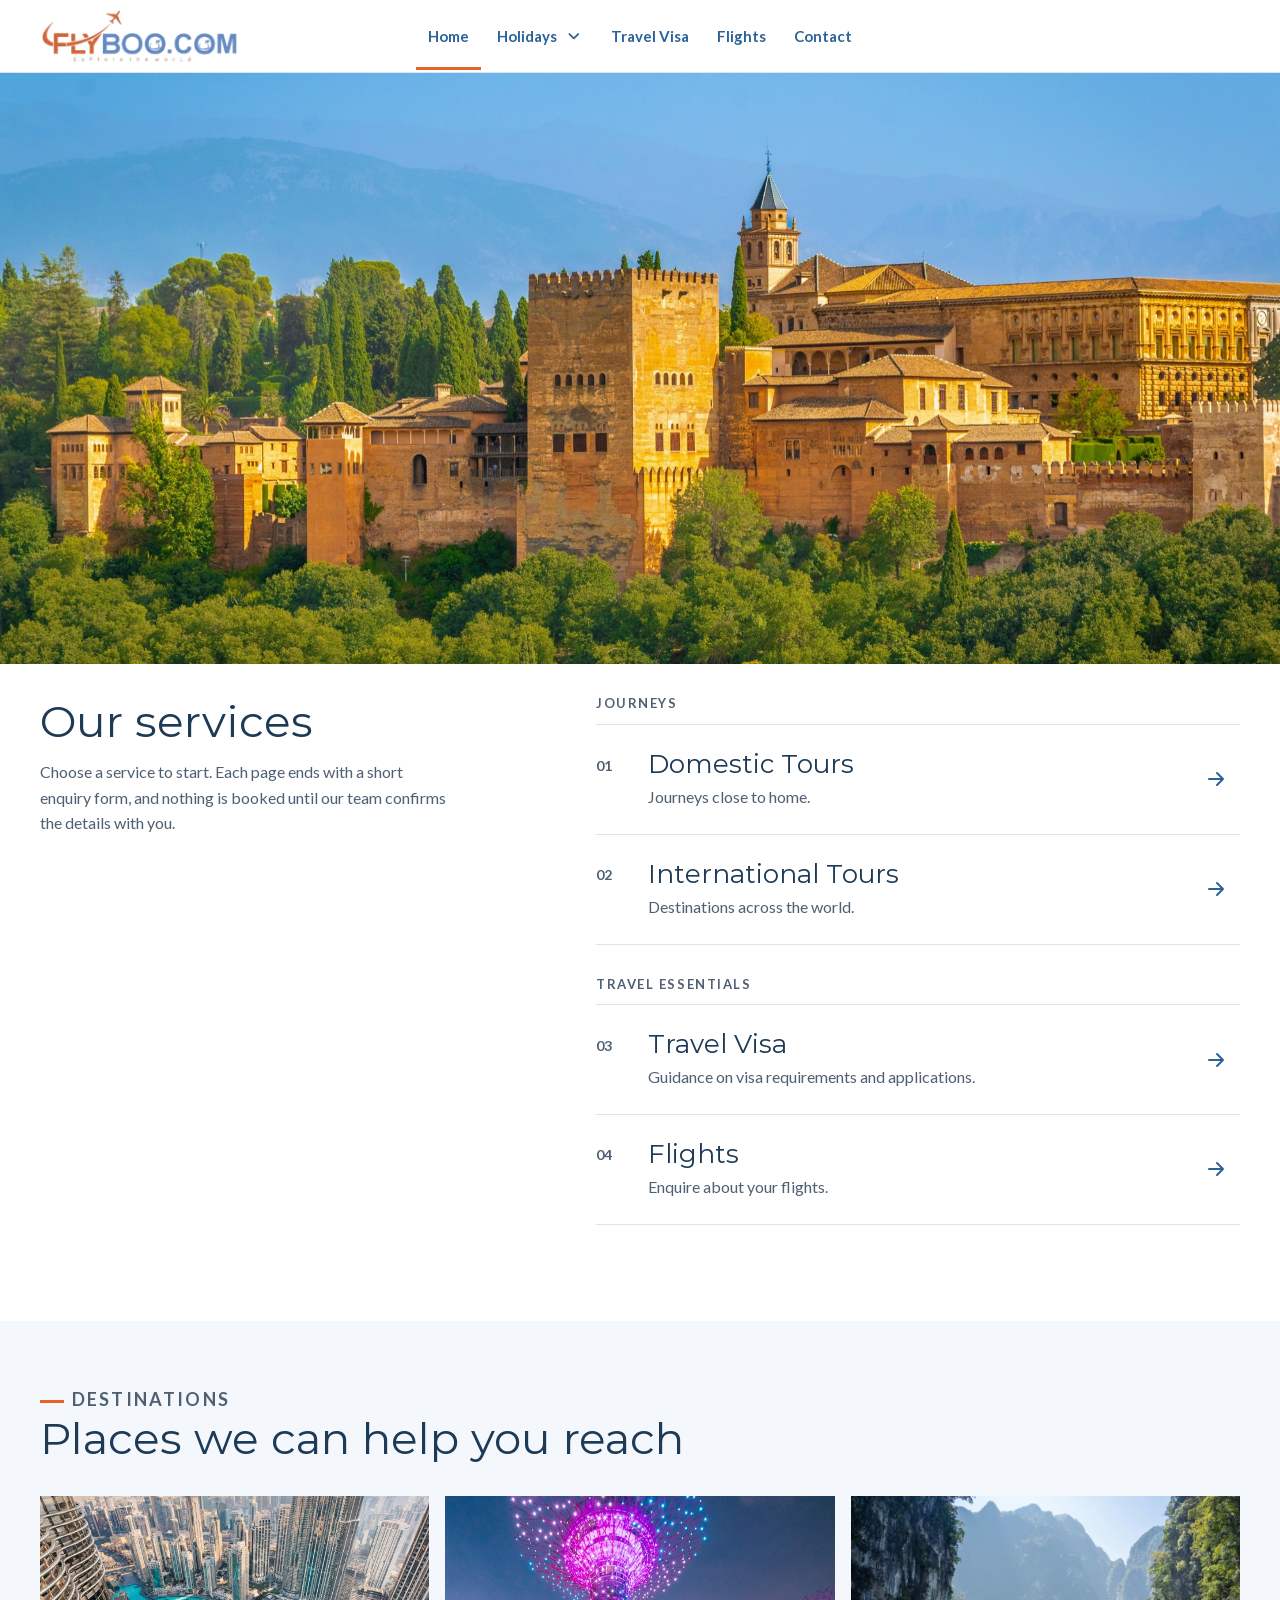
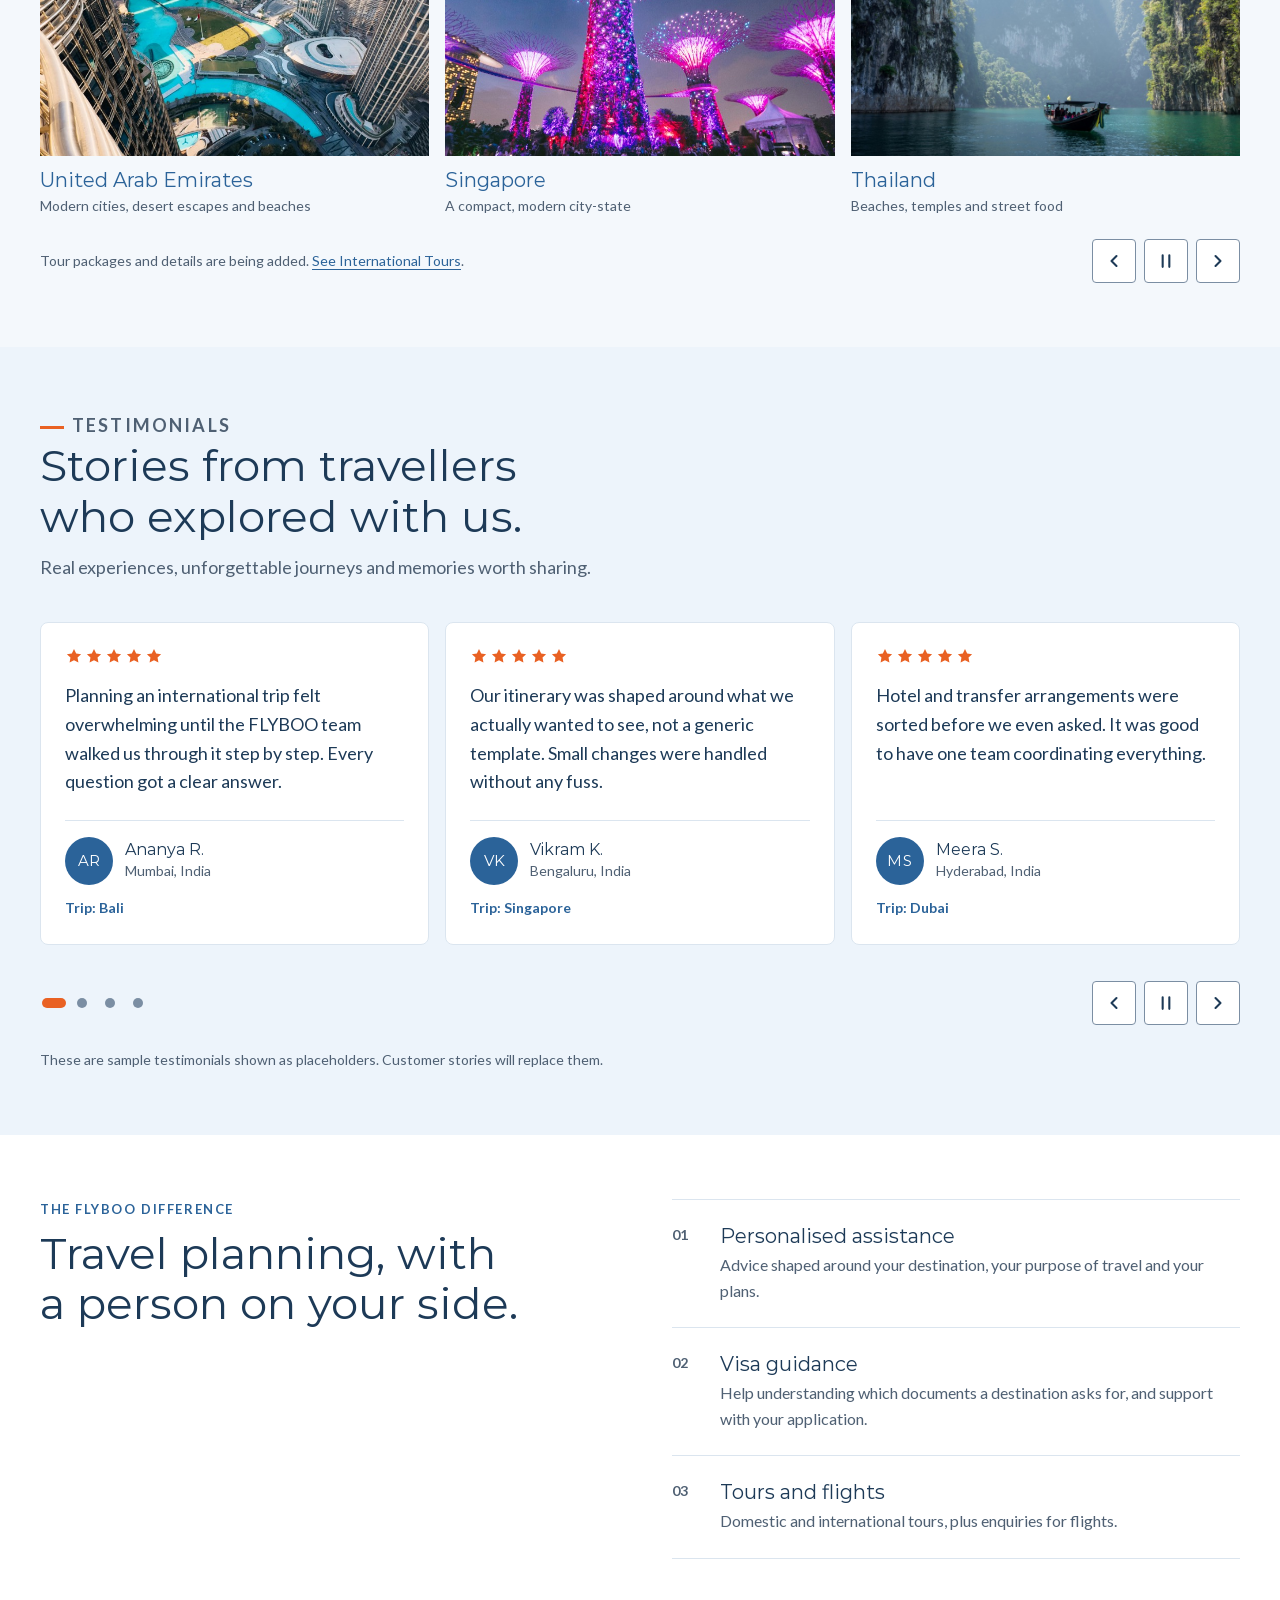
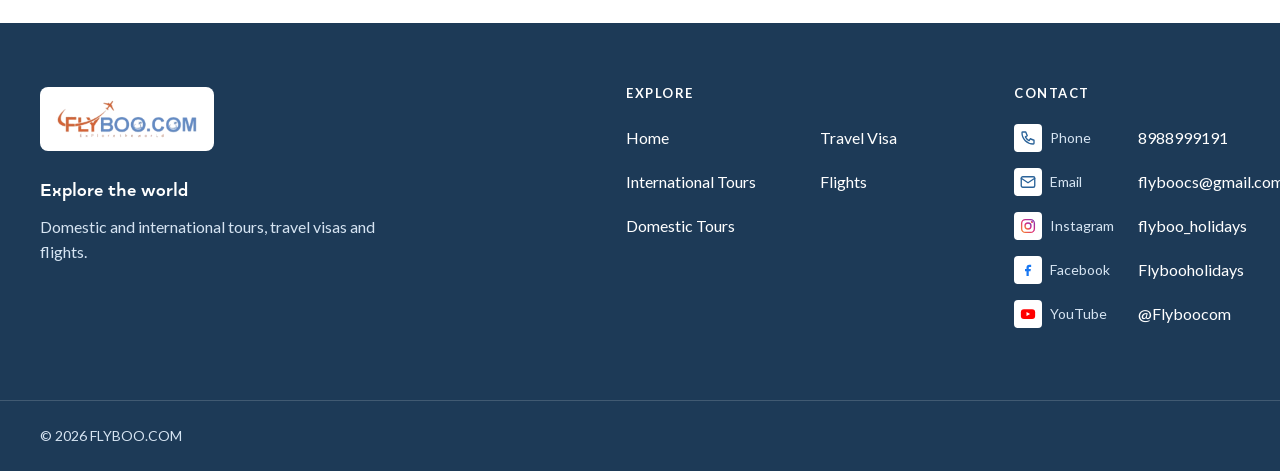
==== index.html @ 17749cdc "Flights page: remove How it works and the enquiry form Co-Authored-By: Claude Sonnet 5.5 <noreply@an" ====
<!doctype html>
<html lang="en">
<head>
  <meta charset="utf-8">
  <meta name="viewport" content="width=device-width, initial-scale=1">
  <title>FLYBOO.COM — Explore the world</title>
  <meta name="description" content="FLYBOO.COM — domestic and international tours, travel visas and flights.">
  <meta name="theme-color" content="#ffffff">
  <script>document.documentElement.classList.add('js');</script>
  <link rel="stylesheet" href="assets/css/tokens.css?v=20261107a">
  <link rel="stylesheet" href="assets/css/main.css?v=20261115a">
  <link rel="stylesheet" href="assets/css/home.css?v=20261114b">
  <link rel="preload" href="assets/fonts/montserrat-var.woff2" as="font" type="font/woff2" crossorigin>
  <script src="assets/js/nav.js" defer></script>
  <script src="assets/js/gallery.js" defer></script>
  <script src="assets/js/dest-carousel.js" defer></script>
  <script src="assets/js/testimonials.js" defer></script>
</head>
<body>
<div class="page-shell">
  <a class="skip-link" href="#main">Skip to main content</a>
  <header class="site-header">
    <div class="container site-header__inner">
      <a class="brand" href="index.html">
        <img src="assets/img/flyboo-logo.png" width="423" height="119" alt="FLYBOO.COM — Explore the world">
      </a>
      <button class="nav-toggle" type="button" aria-expanded="false" aria-controls="primary-nav">
        <svg class="icon-open" xmlns="http://www.w3.org/2000/svg" viewBox="0 0 24 24" fill="none" stroke="currentColor" stroke-width="2.5" stroke-linecap="round" aria-hidden="true" focusable="false"><path d="M4 7h16M4 12h16M4 17h16"/></svg>
        <svg class="icon-close" xmlns="http://www.w3.org/2000/svg" viewBox="0 0 24 24" fill="none" stroke="currentColor" stroke-width="2.5" stroke-linecap="round" aria-hidden="true" focusable="false"><path d="M6 6l12 12M18 6 6 18"/></svg>
        <span class="nav-toggle__label">Menu</span>
      </button>
      <nav class="primary-nav" id="primary-nav" aria-label="Primary">
        <ul>
          <li><a href="index.html" aria-current="page">Home</a></li>
          <li class="has-dropdown">
            <button class="nav-dropdown__toggle" type="button" aria-expanded="false" aria-controls="holidays-menu">Holidays <svg class="nav-dropdown__chevron" xmlns="http://www.w3.org/2000/svg" viewBox="0 0 20 20" fill="none" stroke="currentColor" stroke-width="2" stroke-linecap="round" stroke-linejoin="round" aria-hidden="true" focusable="false"><path d="m5 8 5 5 5-5"/></svg></button>
            <ul class="nav-dropdown" id="holidays-menu">
              <li><a href="international-tours.html">International Tours</a></li>
              <li><a href="domestic-tours.html">Domestic Tours</a></li>
            </ul>
          </li>
          <li><a href="travel-visa.html">Travel Visa</a></li>
          <li><a href="flights.html">Flights</a></li>
          <li><a href="contact.html">Contact</a></li>
        </ul>
      </nav>
    </div>
  </header>

  <main id="main" tabindex="-1">

    <!-- A. Hero: full-width photograph. The h1 is visually hidden. -->
    <section class="home-hero" aria-labelledby="hero-title">
      <h1 id="hero-title" class="visually-hidden">FLYBOO.COM — Explore the world</h1>
      <img src="assets/img/home/hero-alhambra-2000.jpg" srcset="assets/img/home/hero-alhambra-1000.jpg 1000w, assets/img/home/hero-alhambra-2000.jpg 2000w" sizes="100vw" width="2000" height="1333" alt="Golden sandstone towers and walls of a Moorish hilltop fortress above dense green trees, with blue mountains beyond" fetchpriority="high" decoding="async">
    </section>

    <!-- C. Service index -->
    <section class="home-section" id="services" aria-labelledby="services-title">
      <div class="container services">
        <div class="services__intro">
          <h2 id="services-title">Our services</h2>
          <p class="services__note">Choose a service to start. Each page ends with a short enquiry form, and nothing is booked until our team confirms the details with you.</p>
        </div>
        <div class="services__list">
          <div class="index-group">
            <h3 class="index-group__label">Journeys</h3>
            <ul class="index-list">
              <li><a class="index-row" href="domestic-tours.html"><span class="index-row__num" aria-hidden="true">01</span><span class="index-row__title">Domestic Tours</span><span class="index-row__text">Journeys close to home.</span><svg class="index-row__arrow" xmlns="http://www.w3.org/2000/svg" viewBox="0 0 24 24" fill="none" stroke="currentColor" stroke-width="2" stroke-linecap="round" stroke-linejoin="round" aria-hidden="true" focusable="false"><path d="M5 12h14M13 6l6 6-6 6"/></svg></a></li>
              <li><a class="index-row" href="international-tours.html"><span class="index-row__num" aria-hidden="true">02</span><span class="index-row__title">International Tours</span><span class="index-row__text">Destinations across the world.</span><svg class="index-row__arrow" xmlns="http://www.w3.org/2000/svg" viewBox="0 0 24 24" fill="none" stroke="currentColor" stroke-width="2" stroke-linecap="round" stroke-linejoin="round" aria-hidden="true" focusable="false"><path d="M5 12h14M13 6l6 6-6 6"/></svg></a></li>
            </ul>
          </div>
          <div class="index-group">
            <h3 class="index-group__label">Travel essentials</h3>
            <ul class="index-list">
              <li><a class="index-row" href="travel-visa.html"><span class="index-row__num" aria-hidden="true">03</span><span class="index-row__title">Travel Visa</span><span class="index-row__text">Guidance on visa requirements and applications.</span><svg class="index-row__arrow" xmlns="http://www.w3.org/2000/svg" viewBox="0 0 24 24" fill="none" stroke="currentColor" stroke-width="2" stroke-linecap="round" stroke-linejoin="round" aria-hidden="true" focusable="false"><path d="M5 12h14M13 6l6 6-6 6"/></svg></a></li>
              <li><a class="index-row" href="flights.html"><span class="index-row__num" aria-hidden="true">04</span><span class="index-row__title">Flights</span><span class="index-row__text">Enquire about your flights.</span><svg class="index-row__arrow" xmlns="http://www.w3.org/2000/svg" viewBox="0 0 24 24" fill="none" stroke="currentColor" stroke-width="2" stroke-linecap="round" stroke-linejoin="round" aria-hidden="true" focusable="false"><path d="M5 12h14M13 6l6 6-6 6"/></svg></a></li>
            </ul>
          </div>
        </div>
      </div>
    </section>

    <!-- D. Curated destinations. PLACEHOLDER ARTWORK on every image: replace with licensed photographs
         (about 1200×900, JPG/WebP) and add descriptive alt text. Destinations reuse those already on the Travel Visa page. -->
    <section class="home-section dest-section section--ivory" aria-labelledby="dest-title">
      <div class="container">
        <div class="home-head">
          <p class="eyebrow">Destinations</p>
          <h2 id="dest-title">Places we can help you reach</h2>
        </div>
        <div class="dest-carousel" role="group" aria-roledescription="carousel" aria-label="Destinations">
          <ul class="dest-track" tabindex="0" aria-label="Destinations, scroll sideways to see more">
            <li class="dest">
              <a href="international-tours.html">
                <div class="dest__media"><img class="pos-lake" src="assets/img/destinations/uae-1600.jpg" srcset="assets/img/destinations/uae-900.jpg 675w, assets/img/destinations/uae-1600.jpg 1200w" sizes="(min-width: 64em) 33vw, (min-width: 40em) 50vw, 100vw" width="1200" height="1600" alt="Aerial view from a Dubai skyscraper over the turquoise Dubai Fountain lake and downtown towers" loading="lazy" decoding="async"></div>
                <h3 class="dest__name">United Arab Emirates</h3>
                <p class="dest__meta">Modern cities, desert escapes and beaches</p>
              </a>
            </li>
            <li class="dest">
              <a href="international-tours.html">
                <div class="dest__media"><img src="assets/img/destinations/singapore-gardens-900.jpg" width="900" height="506" alt="Illuminated Supertrees glowing pink and purple at night in Gardens by the Bay, Singapore" loading="lazy" decoding="async"></div>
                <h3 class="dest__name">Singapore</h3>
                <p class="dest__meta">A compact, modern city-state</p>
              </a>
            </li>
            <li class="dest">
              <a href="international-tours.html">
                <div class="dest__media"><img src="assets/img/destinations/thailand-boat-900.jpg" width="900" height="600" alt="Longtail boat on a turquoise lake between misty limestone cliffs in Thailand" loading="lazy" decoding="async"></div>
                <h3 class="dest__name">Thailand</h3>
                <p class="dest__meta">Beaches, temples and street food</p>
              </a>
            </li>
            <li class="dest">
              <a href="international-tours.html">
                <div class="dest__media"><img src="assets/img/destinations/malaysia-900.jpg" width="900" height="605" alt="Petronas Twin Towers and the Kuala Lumpur skyline lit up at dusk" loading="lazy" decoding="async"></div>
                <h3 class="dest__name">Malaysia</h3>
                <p class="dest__meta">Rainforests, islands and vibrant cities</p>
              </a>
            </li>
          </ul>
          <p class="dest-note">Tour packages and details are being added. <a href="international-tours.html">See International Tours</a>.</p>
        </div>
      </div>
    </section>

    <!-- F. Testimonials. PLACEHOLDER CONTENT: every card is a fictional sample (data-placeholder="true").
         Replace the name, city, trip and quote with a real customer's own words and written permission,
         then delete the notice under the carousel. -->
    <section class="home-section testi-section section--sky" aria-labelledby="testi-title">
      <div class="container">
        <div class="home-head">
          <p class="eyebrow">Testimonials</p>
          <h2 id="testi-title">Stories from travellers who explored with us.</h2>
          <p>Real experiences, unforgettable journeys and memories worth sharing.</p>
        </div>
        <div class="testi-carousel" role="group" aria-roledescription="carousel" aria-label="Traveller testimonials">
          <ul class="testi-track" tabindex="0" aria-label="Testimonials, scroll sideways to see more">
            <li class="testi">
              <figure class="testi__card" data-placeholder="true">
                <p class="testi__rating" role="img" aria-label="5 out of 5 stars"><svg xmlns="http://www.w3.org/2000/svg" viewBox="0 0 24 24" aria-hidden="true" focusable="false"><path d="M12 2.6l2.9 6 6.6.9-4.8 4.6 1.2 6.5L12 17.5l-5.9 3.1 1.2-6.5L2.5 9.5l6.6-.9z"/></svg><svg xmlns="http://www.w3.org/2000/svg" viewBox="0 0 24 24" aria-hidden="true" focusable="false"><path d="M12 2.6l2.9 6 6.6.9-4.8 4.6 1.2 6.5L12 17.5l-5.9 3.1 1.2-6.5L2.5 9.5l6.6-.9z"/></svg><svg xmlns="http://www.w3.org/2000/svg" viewBox="0 0 24 24" aria-hidden="true" focusable="false"><path d="M12 2.6l2.9 6 6.6.9-4.8 4.6 1.2 6.5L12 17.5l-5.9 3.1 1.2-6.5L2.5 9.5l6.6-.9z"/></svg><svg xmlns="http://www.w3.org/2000/svg" viewBox="0 0 24 24" aria-hidden="true" focusable="false"><path d="M12 2.6l2.9 6 6.6.9-4.8 4.6 1.2 6.5L12 17.5l-5.9 3.1 1.2-6.5L2.5 9.5l6.6-.9z"/></svg><svg xmlns="http://www.w3.org/2000/svg" viewBox="0 0 24 24" aria-hidden="true" focusable="false"><path d="M12 2.6l2.9 6 6.6.9-4.8 4.6 1.2 6.5L12 17.5l-5.9 3.1 1.2-6.5L2.5 9.5l6.6-.9z"/></svg></p>
                <blockquote class="testi__quote"><p>Planning an international trip felt overwhelming until the FLYBOO team walked us through it step by step. Every question got a clear answer.</p></blockquote>
                <figcaption class="testi__who">
                  <span class="testi__avatar" aria-hidden="true">AR</span>
                  <span class="testi__id"><span class="testi__name">Ananya R.</span><span class="testi__meta">Mumbai, India</span></span>
                </figcaption>
                <p class="testi__dest">Trip: Bali</p>
              </figure>
            </li>
            <li class="testi">
              <figure class="testi__card" data-placeholder="true">
                <p class="testi__rating" role="img" aria-label="5 out of 5 stars"><svg xmlns="http://www.w3.org/2000/svg" viewBox="0 0 24 24" aria-hidden="true" focusable="false"><path d="M12 2.6l2.9 6 6.6.9-4.8 4.6 1.2 6.5L12 17.5l-5.9 3.1 1.2-6.5L2.5 9.5l6.6-.9z"/></svg><svg xmlns="http://www.w3.org/2000/svg" viewBox="0 0 24 24" aria-hidden="true" focusable="false"><path d="M12 2.6l2.9 6 6.6.9-4.8 4.6 1.2 6.5L12 17.5l-5.9 3.1 1.2-6.5L2.5 9.5l6.6-.9z"/></svg><svg xmlns="http://www.w3.org/2000/svg" viewBox="0 0 24 24" aria-hidden="true" focusable="false"><path d="M12 2.6l2.9 6 6.6.9-4.8 4.6 1.2 6.5L12 17.5l-5.9 3.1 1.2-6.5L2.5 9.5l6.6-.9z"/></svg><svg xmlns="http://www.w3.org/2000/svg" viewBox="0 0 24 24" aria-hidden="true" focusable="false"><path d="M12 2.6l2.9 6 6.6.9-4.8 4.6 1.2 6.5L12 17.5l-5.9 3.1 1.2-6.5L2.5 9.5l6.6-.9z"/></svg><svg xmlns="http://www.w3.org/2000/svg" viewBox="0 0 24 24" aria-hidden="true" focusable="false"><path d="M12 2.6l2.9 6 6.6.9-4.8 4.6 1.2 6.5L12 17.5l-5.9 3.1 1.2-6.5L2.5 9.5l6.6-.9z"/></svg></p>
                <blockquote class="testi__quote"><p>Our itinerary was shaped around what we actually wanted to see, not a generic template. Small changes were handled without any fuss.</p></blockquote>
                <figcaption class="testi__who">
                  <span class="testi__avatar" aria-hidden="true">VK</span>
                  <span class="testi__id"><span class="testi__name">Vikram K.</span><span class="testi__meta">Bengaluru, India</span></span>
                </figcaption>
                <p class="testi__dest">Trip: Singapore</p>
              </figure>
            </li>
            <li class="testi">
              <figure class="testi__card" data-placeholder="true">
                <p class="testi__rating" role="img" aria-label="5 out of 5 stars"><svg xmlns="http://www.w3.org/2000/svg" viewBox="0 0 24 24" aria-hidden="true" focusable="false"><path d="M12 2.6l2.9 6 6.6.9-4.8 4.6 1.2 6.5L12 17.5l-5.9 3.1 1.2-6.5L2.5 9.5l6.6-.9z"/></svg><svg xmlns="http://www.w3.org/2000/svg" viewBox="0 0 24 24" aria-hidden="true" focusable="false"><path d="M12 2.6l2.9 6 6.6.9-4.8 4.6 1.2 6.5L12 17.5l-5.9 3.1 1.2-6.5L2.5 9.5l6.6-.9z"/></svg><svg xmlns="http://www.w3.org/2000/svg" viewBox="0 0 24 24" aria-hidden="true" focusable="false"><path d="M12 2.6l2.9 6 6.6.9-4.8 4.6 1.2 6.5L12 17.5l-5.9 3.1 1.2-6.5L2.5 9.5l6.6-.9z"/></svg><svg xmlns="http://www.w3.org/2000/svg" viewBox="0 0 24 24" aria-hidden="true" focusable="false"><path d="M12 2.6l2.9 6 6.6.9-4.8 4.6 1.2 6.5L12 17.5l-5.9 3.1 1.2-6.5L2.5 9.5l6.6-.9z"/></svg><svg xmlns="http://www.w3.org/2000/svg" viewBox="0 0 24 24" aria-hidden="true" focusable="false"><path d="M12 2.6l2.9 6 6.6.9-4.8 4.6 1.2 6.5L12 17.5l-5.9 3.1 1.2-6.5L2.5 9.5l6.6-.9z"/></svg></p>
                <blockquote class="testi__quote"><p>Hotel and transfer arrangements were sorted before we even asked. It was good to have one team coordinating everything.</p></blockquote>
                <figcaption class="testi__who">
                  <span class="testi__avatar" aria-hidden="true">MS</span>
                  <span class="testi__id"><span class="testi__name">Meera S.</span><span class="testi__meta">Hyderabad, India</span></span>
                </figcaption>
                <p class="testi__dest">Trip: Dubai</p>
              </figure>
            </li>
            <li class="testi">
              <figure class="testi__card" data-placeholder="true">
                <p class="testi__rating" role="img" aria-label="5 out of 5 stars"><svg xmlns="http://www.w3.org/2000/svg" viewBox="0 0 24 24" aria-hidden="true" focusable="false"><path d="M12 2.6l2.9 6 6.6.9-4.8 4.6 1.2 6.5L12 17.5l-5.9 3.1 1.2-6.5L2.5 9.5l6.6-.9z"/></svg><svg xmlns="http://www.w3.org/2000/svg" viewBox="0 0 24 24" aria-hidden="true" focusable="false"><path d="M12 2.6l2.9 6 6.6.9-4.8 4.6 1.2 6.5L12 17.5l-5.9 3.1 1.2-6.5L2.5 9.5l6.6-.9z"/></svg><svg xmlns="http://www.w3.org/2000/svg" viewBox="0 0 24 24" aria-hidden="true" focusable="false"><path d="M12 2.6l2.9 6 6.6.9-4.8 4.6 1.2 6.5L12 17.5l-5.9 3.1 1.2-6.5L2.5 9.5l6.6-.9z"/></svg><svg xmlns="http://www.w3.org/2000/svg" viewBox="0 0 24 24" aria-hidden="true" focusable="false"><path d="M12 2.6l2.9 6 6.6.9-4.8 4.6 1.2 6.5L12 17.5l-5.9 3.1 1.2-6.5L2.5 9.5l6.6-.9z"/></svg><svg xmlns="http://www.w3.org/2000/svg" viewBox="0 0 24 24" aria-hidden="true" focusable="false"><path d="M12 2.6l2.9 6 6.6.9-4.8 4.6 1.2 6.5L12 17.5l-5.9 3.1 1.2-6.5L2.5 9.5l6.6-.9z"/></svg></p>
                <blockquote class="testi__quote"><p>When our plans shifted at the last minute, the support team replied quickly and found a workable option. That made all the difference.</p></blockquote>
                <figcaption class="testi__who">
                  <span class="testi__avatar" aria-hidden="true">RP</span>
                  <span class="testi__id"><span class="testi__name">Rohan P.</span><span class="testi__meta">Pune, India</span></span>
                </figcaption>
                <p class="testi__dest">Trip: Thailand</p>
              </figure>
            </li>
            <li class="testi">
              <figure class="testi__card" data-placeholder="true">
                <p class="testi__rating" role="img" aria-label="5 out of 5 stars"><svg xmlns="http://www.w3.org/2000/svg" viewBox="0 0 24 24" aria-hidden="true" focusable="false"><path d="M12 2.6l2.9 6 6.6.9-4.8 4.6 1.2 6.5L12 17.5l-5.9 3.1 1.2-6.5L2.5 9.5l6.6-.9z"/></svg><svg xmlns="http://www.w3.org/2000/svg" viewBox="0 0 24 24" aria-hidden="true" focusable="false"><path d="M12 2.6l2.9 6 6.6.9-4.8 4.6 1.2 6.5L12 17.5l-5.9 3.1 1.2-6.5L2.5 9.5l6.6-.9z"/></svg><svg xmlns="http://www.w3.org/2000/svg" viewBox="0 0 24 24" aria-hidden="true" focusable="false"><path d="M12 2.6l2.9 6 6.6.9-4.8 4.6 1.2 6.5L12 17.5l-5.9 3.1 1.2-6.5L2.5 9.5l6.6-.9z"/></svg><svg xmlns="http://www.w3.org/2000/svg" viewBox="0 0 24 24" aria-hidden="true" focusable="false"><path d="M12 2.6l2.9 6 6.6.9-4.8 4.6 1.2 6.5L12 17.5l-5.9 3.1 1.2-6.5L2.5 9.5l6.6-.9z"/></svg><svg xmlns="http://www.w3.org/2000/svg" viewBox="0 0 24 24" aria-hidden="true" focusable="false"><path d="M12 2.6l2.9 6 6.6.9-4.8 4.6 1.2 6.5L12 17.5l-5.9 3.1 1.2-6.5L2.5 9.5l6.6-.9z"/></svg></p>
                <blockquote class="testi__quote"><p>A family holiday with children and grandparents is hard to plan. The pace and the stops suited everyone in the group.</p></blockquote>
                <figcaption class="testi__who">
                  <span class="testi__avatar" aria-hidden="true">NJ</span>
                  <span class="testi__id"><span class="testi__name">Neha and Jay D.</span><span class="testi__meta">Ahmedabad, India</span></span>
                </figcaption>
                <p class="testi__dest">Trip: Malaysia</p>
              </figure>
            </li>
            <li class="testi">
              <figure class="testi__card" data-placeholder="true">
                <p class="testi__rating" role="img" aria-label="5 out of 5 stars"><svg xmlns="http://www.w3.org/2000/svg" viewBox="0 0 24 24" aria-hidden="true" focusable="false"><path d="M12 2.6l2.9 6 6.6.9-4.8 4.6 1.2 6.5L12 17.5l-5.9 3.1 1.2-6.5L2.5 9.5l6.6-.9z"/></svg><svg xmlns="http://www.w3.org/2000/svg" viewBox="0 0 24 24" aria-hidden="true" focusable="false"><path d="M12 2.6l2.9 6 6.6.9-4.8 4.6 1.2 6.5L12 17.5l-5.9 3.1 1.2-6.5L2.5 9.5l6.6-.9z"/></svg><svg xmlns="http://www.w3.org/2000/svg" viewBox="0 0 24 24" aria-hidden="true" focusable="false"><path d="M12 2.6l2.9 6 6.6.9-4.8 4.6 1.2 6.5L12 17.5l-5.9 3.1 1.2-6.5L2.5 9.5l6.6-.9z"/></svg><svg xmlns="http://www.w3.org/2000/svg" viewBox="0 0 24 24" aria-hidden="true" focusable="false"><path d="M12 2.6l2.9 6 6.6.9-4.8 4.6 1.2 6.5L12 17.5l-5.9 3.1 1.2-6.5L2.5 9.5l6.6-.9z"/></svg><svg xmlns="http://www.w3.org/2000/svg" viewBox="0 0 24 24" aria-hidden="true" focusable="false"><path d="M12 2.6l2.9 6 6.6.9-4.8 4.6 1.2 6.5L12 17.5l-5.9 3.1 1.2-6.5L2.5 9.5l6.6-.9z"/></svg></p>
                <blockquote class="testi__quote"><p>From the first enquiry to the trip itself, the whole experience felt personal and well organised. We would plan with them again.</p></blockquote>
                <figcaption class="testi__who">
                  <span class="testi__avatar" aria-hidden="true">KT</span>
                  <span class="testi__id"><span class="testi__name">Karan T.</span><span class="testi__meta">Delhi, India</span></span>
                </figcaption>
                <p class="testi__dest">Trip: International tour</p>
              </figure>
            </li>
          </ul>
          <p class="testi-notice">These are sample testimonials shown as placeholders. Customer stories will replace them.</p>
        </div>
      </div>
    </section>

    <!-- E. The FLYBOO difference -->
    <section class="home-section difference-section" aria-labelledby="diff-title">
      <div class="container difference">
        <div>
          <p class="eyebrow">The FLYBOO difference</p>
          <h2 id="diff-title">Travel planning, with a person on your side.</h2>
        </div>
        <ol class="points" aria-label="What FLYBOO offers">
          <li><h3>Personalised assistance</h3><p>Advice shaped around your destination, your purpose of travel and your plans.</p></li>
          <li><h3>Visa guidance</h3><p>Help understanding which documents a destination asks for, and support with your application.</p></li>
          <li><h3>Tours and flights</h3><p>Domestic and international tours, plus enquiries for flights.</p></li>
        </ol>
      </div>
    </section>
  </main>

  <footer class="site-footer">
    <div class="container footer__grid">
      <div class="footer__brand">
        <a class="footer__logo" href="index.html">
          <img src="assets/img/flyboo-logo.png" width="423" height="119" alt="FLYBOO.COM — Explore the world">
        </a>
        <p class="footer__tagline">Explore the world</p>
        <p class="footer__about">Domestic and international tours, travel visas and flights.</p>
      </div>
      <nav class="footer__nav" aria-label="Footer">
        <h2 class="footer__heading">Explore</h2>
        <ul class="footer__links">
          <li><a href="index.html">Home</a></li>
          <li><a href="international-tours.html">International Tours</a></li>
          <li><a href="domestic-tours.html">Domestic Tours</a></li>
          <li><a href="travel-visa.html">Travel Visa</a></li>
          <li><a href="flights.html">Flights</a></li>
        </ul>
      </nav>
      <div class="footer__contact">
        <h2 class="footer__heading">Contact</h2>
        <ul class="footer__links footer__links--stack">
          <li><span class="footer__label"><svg class="footer__icon" xmlns="http://www.w3.org/2000/svg" viewBox="0 0 24 24" fill="none" stroke="currentColor" stroke-width="1.8" stroke-linecap="round" stroke-linejoin="round" aria-hidden="true" focusable="false"><path d="M5 4h4l2 5-2.5 1.5a11 11 0 0 0 5 5L15 13l5 2v4a1 1 0 0 1-1 1A15 15 0 0 1 4 5a1 1 0 0 1 1-1z"/></svg>Phone</span><a href="tel:+918988999191">8988999191</a></li>
          <li><span class="footer__label"><svg class="footer__icon" xmlns="http://www.w3.org/2000/svg" viewBox="0 0 24 24" fill="none" stroke="currentColor" stroke-width="1.8" stroke-linecap="round" stroke-linejoin="round" aria-hidden="true" focusable="false"><rect x="3" y="5" width="18" height="14" rx="2"/><path d="M3 7l9 6 9-6"/></svg>Email</span><a href="mailto:flyboocs@gmail.com">flyboocs@gmail.com</a></li>
          <li><span class="footer__label"><svg class="footer__icon footer__icon--instagram" xmlns="http://www.w3.org/2000/svg" viewBox="0 0 24 24" fill="none" stroke="currentColor" stroke-width="1.8" stroke-linecap="round" stroke-linejoin="round" aria-hidden="true" focusable="false"><defs><linearGradient id="ig-grad" x1="0" y1="1" x2="1" y2="0"><stop offset="0" stop-color="#f58529"/><stop offset="0.5" stop-color="#dd2a7b"/><stop offset="1" stop-color="#8134af"/></linearGradient></defs><rect x="3.5" y="3.5" width="17" height="17" rx="5"/><circle cx="12" cy="12" r="4"/><circle cx="17.2" cy="6.8" r="0.6" fill="url(#ig-grad)"/></svg>Instagram</span><a href="https://www.instagram.com/flyboo_holidays" target="_blank" rel="noopener noreferrer">flyboo_holidays<span class="visually-hidden"> (opens in a new tab)</span></a></li>
          <li><span class="footer__label"><svg class="footer__icon footer__icon--facebook" xmlns="http://www.w3.org/2000/svg" viewBox="0 0 24 24" fill="currentColor" aria-hidden="true" focusable="false"><path d="M14 8h2.2V5H13.6C11.2 5 10 6.5 10 8.7V10.5H8v3h2V20h3v-6.5h2.3l.5-3H13V9c0-.6.3-1 1-1z"/></svg>Facebook</span><a href="https://www.facebook.com/Flybooholidays" target="_blank" rel="noopener noreferrer">Flybooholidays<span class="visually-hidden"> (opens in a new tab)</span></a></li>
          <li><span class="footer__label"><svg class="footer__icon footer__icon--youtube" xmlns="http://www.w3.org/2000/svg" viewBox="0 0 24 24" fill="none" stroke="currentColor" stroke-width="1.8" stroke-linecap="round" stroke-linejoin="round" aria-hidden="true" focusable="false"><rect x="2.5" y="5.5" width="19" height="13" rx="4" fill="currentColor" stroke="none"/><path d="M10 9.2v5.6l4.8-2.8z" fill="#fff" stroke="none"/></svg>YouTube</span><a href="https://www.youtube.com/@Flyboocom" target="_blank" rel="noopener noreferrer">@Flyboocom<span class="visually-hidden"> (opens in a new tab)</span></a></li>
        </ul>
      </div>
    </div>
    <div class="footer__bottom">
      <div class="container">
        <p>&copy; 2026 FLYBOO.COM</p>
      </div>
    </div>
  </footer>
</div>
</body>
</html>
---- assets/css/tokens.css ----
/* ==========================================================================
   FLYBOO.COM — Design tokens
   Single source of truth for colour, type, spacing, radius and shadow.
   Change values here; everything else reads from these variables.
   ========================================================================== */

:root {
  /* ---- Brand palette (initial approximations from the logo) ------------- */
  --color-orange: #e96123;       /* Tangerine (brand book): primary actions and active states */
  --color-blue: #4a8ac8;         /* Steel Blue (brand book): fills, borders, icons, decoration */
  --color-sky: #edf4fb;         /* Pale tint of Steel Blue */          /* Light sky blue: section / hero backgrounds */
  --color-navy: #1d3a57;         /* Ink: darkened Steel Blue shade for body text (derived, not a new hue) */
  --color-white: #ffffff;
  --color-grey-soft: #f4f8fc;    /* Very pale Steel Blue tint: alternate section background */
  --color-border: #dbe5ef;       /* Border grey: dividers, card borders */
  --color-text-secondary: #4f6073;   /* Secondary text, 6:1 on white */
  --color-ivory: #f4f8fc;       /* Alias of the pale tint; brand book has no ivory */
  --color-warm: #fff4ec;         /* Pale warm tint (orange-leaning) for highlight banners */

  /* ---- Accessibility variants (derived from the brand palette) -----------
     The raw brand colours do not reach WCAG AA (4.5:1) for small text:
       white on #E85A24 = 3.6:1    |   #5286C2 on white = 3.8:1
     So brand orange/blue are kept for fills, borders, icons and large
     decoration, and these derived tones are used wherever text is involved. */
  --color-blue-text: #2b6399;      /* Headings, links, nav text. 6.27:1 on white, 5.63:1 on sky */
  --color-blue-dark: #214e7a;      /* Hover for blue-text elements. 8.62:1 on white */
  --color-on-orange: #162230;      /* Text on orange buttons. 4.8:1 on #E96123 */
  --color-orange-hover: #ee7238;   /* Orange button hover (lighter, so text contrast rises) */
  --color-control-border: #7b8ea3; /* Form control outline. 3.37:1 on white (WCAG 1.4.11) */
  --color-on-navy-muted: #d6e4f2;  /* Secondary text on navy. 8.58:1 */
  --color-focus: #1d3a57;          /* Focus ring colour (deep navy) */
  --color-error: #b42318;          /* Form error text/border (not part of the logo palette) */

  /* ---- Typography ------------------------------------------------------- */
  /* Brand book: Montserrat for headings, Lato for sub-headings and body. Both self-hosted. */
  --font-display: "Montserrat", system-ui, -apple-system, "Segoe UI", Roboto, Arial, sans-serif;
  --font-sans: "Lato", system-ui, -apple-system, "Segoe UI", Roboto, "Helvetica Neue", Arial, sans-serif;
  --font-size-sm: 0.875rem;
  --font-size-base: 1rem;
  --font-size-md: 1.125rem;
  --font-size-lg: 1.25rem;
  --font-size-xl: clamp(1.5rem, 1.2rem + 1.2vw, 2rem);
  --font-size-2xl: clamp(2.25rem, 1.5rem + 3.4vw, 4rem);
  --font-size-eyebrow: 0.8125rem;
  --line-height-body: 1.6;
  --line-height-heading: 1.2;

  /* ---- Spacing scale (4px base) ----------------------------------------- */
  --space-1: 0.25rem;   /*  4 */
  --space-2: 0.5rem;    /*  8 */
  --space-3: 0.75rem;   /* 12 */
  --space-4: 1rem;      /* 16 */
  --space-5: 1.5rem;    /* 24 */
  --space-6: 2rem;      /* 32 */
  --space-7: 3rem;      /* 48 */
  --space-8: 4rem;      /* 64 */
  --space-9: 6rem;      /* 96 */

  /* ---- Shape & elevation ------------------------------------------------ */
  --radius-sm: 4px;
  --radius-md: 8px;
  --shadow-sm: none;
  --shadow-md: 0 6px 20px rgb(38 55 70 / 10%);

  /* ---- Layout ----------------------------------------------------------- */
  --container-max: 75rem;
  --section-space: var(--space-8);   /* vertical rhythm between sections */
  --gutter: var(--space-4);
  --header-height: 4.25rem;
  --tap-target: 2.75rem;   /* 44px minimum touch target */
}

@media (min-width: 48em) {
  :root { --gutter: var(--space-6); }
}
---- assets/css/main.css ----
/* ==========================================================================
   FLYBOO.COM — Base + component styles
   Reads every colour, size and spacing value from tokens.css.
   Sections: 1 Base · 2 Layout · 3 Header & nav · 4 Buttons · 5 Section
   headings · 6 Hero · 7 Forms · 8 Cards & tiles · 9 Testimonial & panels ·
   10 Footer · 11 Placeholder pages · 12 Reduced motion
   ========================================================================== */

@font-face { font-family: "Montserrat"; font-style: normal; font-weight: 400 800; font-display: swap; src: url("../fonts/montserrat-var.woff2") format("woff2"); }
@font-face { font-family: "Lato"; font-style: normal; font-weight: 400; font-display: swap; src: url("../fonts/lato-400.woff2") format("woff2"); }
@font-face { font-family: "Lato"; font-style: normal; font-weight: 700; font-display: swap; src: url("../fonts/lato-700.woff2") format("woff2"); }

/* Tagline typeface (brand book: Quinoa Bold). DEMO LICENCE: this is the Fontspring demo file, for local review only.
   Buy the web licence and replace assets/fonts/quinoa-bold-DEMO.otf before the site goes live. */
@font-face { font-family: "Quinoa"; font-style: normal; font-weight: 700; font-display: swap; src: url("../fonts/quinoa-bold-DEMO.otf") format("opentype"); }

/* 1. Base ---------------------------------------------------------------- */
*, *::before, *::after { box-sizing: border-box; }

html { -webkit-text-size-adjust: 100%; text-size-adjust: 100%; scroll-padding-top: calc(var(--header-height) + var(--space-3)); }

body {
  margin: 0;
  font-family: var(--font-sans);
  font-size: var(--font-size-base);
  line-height: var(--line-height-body);
  color: var(--color-navy);
  background: var(--color-white);
}

img, svg { max-width: 100%; height: auto; }

h1, h2, h3, h4 {
  margin: 0 0 var(--space-3);
  color: var(--color-blue-text);
  line-height: var(--line-height-heading);
  text-wrap: balance;
}
h1, h2, h3 { font-family: var(--font-display); }
h1 { font-size: var(--font-size-2xl); font-weight: 700; line-height: 1.1; }
h2 { font-size: var(--font-size-xl); font-weight: 700; line-height: 1.15; }
h3 { font-size: var(--font-size-lg); font-weight: 700; }
h4 { font-size: var(--font-size-md); font-weight: 700; }

p { margin: 0 0 var(--space-4); }

a { color: var(--color-blue-text); text-underline-offset: 0.2em; }
a:hover { color: var(--color-blue-dark); text-decoration-color: var(--color-orange); text-decoration-thickness: 2px; }

:focus-visible {
  outline: 3px solid var(--color-focus);
  outline-offset: 3px;
}

.visually-hidden {
  position: absolute !important;
  width: 1px; height: 1px;
  margin: -1px; padding: 0; border: 0;
  overflow: hidden;
  clip-path: inset(50%);
  white-space: nowrap;
}

/* 2. Layout -------------------------------------------------------------- */
.container {
  width: min(calc(100% - 2 * var(--gutter)), var(--container-max));
  margin-inline: auto;
}

.section { padding-block: var(--section-space); }
.section--sky { background: var(--color-sky); }
.section--soft { background: var(--color-grey-soft); }

.skip-link {
  position: absolute;
  left: var(--space-4);
  top: -4rem;
  z-index: 100;
  padding: var(--space-3) var(--space-4);
  background: var(--color-navy);
  color: var(--color-white);
  font-weight: 700;
  border-radius: var(--radius-sm);
}
.skip-link:hover { color: var(--color-white); }
.skip-link:focus { top: var(--space-3); outline-color: var(--color-orange); }

/* 3. Header & navigation -------------------------------------------------- */
.site-header {
  position: sticky;
  top: 0;
  z-index: 50;
  background: var(--color-white);
  border-bottom: 1px solid var(--color-border);
  transition: box-shadow 0.2s ease;
}
.site-header.is-scrolled { box-shadow: var(--shadow-md); }

.site-header__inner {
  display: flex;
  flex-wrap: wrap;
  align-items: center;
  justify-content: space-between;
  gap: var(--space-2) var(--space-5);
  min-height: var(--header-height);
}

.brand { flex: 0 0 auto; display: inline-flex; padding-block: var(--space-2); }
.brand img { display: block; height: 3rem; width: auto; max-width: none; }

/* Very narrow phones (≤ 380px): slightly smaller logo so logo + Menu stay on one row */
@media (max-width: 23.75em) {
  .brand img { height: 2.5rem; }
}

/* Menu button — only shown when JavaScript is available */
.nav-toggle { display: none; }
.js .nav-toggle {
  display: inline-flex;
  align-items: center;
  gap: var(--space-2);
  min-height: var(--tap-target);
  padding: 0 var(--space-3);
  font: inherit;
  font-weight: 700;
  color: var(--color-blue-text);
  background: var(--color-white);
  border: 2px solid var(--color-blue-text);
  border-radius: var(--radius-sm);
  cursor: pointer;
}
.js .nav-toggle:hover { background: var(--color-sky); color: var(--color-blue-dark); border-color: var(--color-blue-dark); }
.nav-toggle svg { width: 1.25rem; height: 1.25rem; flex: none; }
.nav-toggle .icon-close { display: none; }
.nav-toggle[aria-expanded="true"] .icon-open { display: none; }
.nav-toggle[aria-expanded="true"] .icon-close { display: block; }

/* Mobile / tablet: nav is a dropdown panel (stacked list if JS is off) */
.primary-nav { flex: 1 1 100%; }
.js .primary-nav {
  display: none;
  position: absolute;
  top: 100%;
  left: 0;
  right: 0;
  background: var(--color-white);
  border-bottom: 1px solid var(--color-border);
  box-shadow: var(--shadow-md);
}
.js .primary-nav.is-open { display: block; }

.primary-nav ul { list-style: none; margin: 0; padding: 0; }

.primary-nav a {
  display: flex;
  align-items: center;
  min-height: 3.25rem;
  padding: 0 var(--gutter);
  font-weight: 600;
  text-decoration: none;
  color: var(--color-blue-text);
  border-left: 4px solid transparent;
  white-space: nowrap;
}
.primary-nav a:hover { background: var(--color-sky); color: var(--color-blue-dark); }
.primary-nav a[aria-current="page"] {
  font-weight: 700;
  background: var(--color-sky);
  border-left-color: var(--color-orange);
}
.primary-nav a:focus-visible { outline-offset: -3px; }

/* Desktop: inline nav, active page marked by an orange underline */
@media (min-width: 60em) {
  .brand img { height: 3.5rem; }

  .js .nav-toggle { display: none; }

  /* Logo left, menu centred in the header (empty right column balances the logo) */
  .site-header__inner { display: grid; grid-template-columns: minmax(max-content, 1fr) auto minmax(0, 1fr); gap: 0 var(--space-5); }
  .brand { grid-column: 1; }
  .primary-nav, .js .primary-nav { grid-column: 2; justify-self: center; }

  .primary-nav,
  .js .primary-nav {
    display: block;
    position: static;
    flex: 0 1 auto;
    background: transparent;
    border: 0;
    box-shadow: none;
  }
  .primary-nav ul { display: flex; gap: var(--space-1); }
  .primary-nav a { font-size: 0.9375rem; }
  .primary-nav a {
    min-height: var(--header-height);
    padding: 0 var(--space-3);
    border-left: 0;
    box-shadow: inset 0 -3px 0 transparent;
  }
  .primary-nav a[aria-current="page"] { background: transparent; box-shadow: inset 0 -3px 0 var(--color-orange); }
  .primary-nav a:hover { box-shadow: inset 0 -3px 0 var(--color-blue); }
  .primary-nav a[aria-current="page"]:hover { box-shadow: inset 0 -3px 0 var(--color-orange); }
  .primary-nav a:focus-visible { outline-offset: -4px; }
}

/* Holidays dropdown -------------------------------------------------------------- */
.has-dropdown { position: relative; }
.nav-dropdown__toggle {
  display: flex;
  align-items: center;
  justify-content: space-between;
  gap: var(--space-2);
  width: 100%;
  min-height: 3.25rem;
  padding: 0 var(--gutter);
  font: inherit;
  font-weight: 600;
  color: var(--color-blue-text);
  text-align: left;
  background: transparent;
  border: 0;
  border-left: 4px solid transparent;
  cursor: pointer;
}
.nav-dropdown__toggle:hover { background: var(--color-sky); color: var(--color-blue-dark); }
.nav-dropdown__toggle:focus-visible { outline: 3px solid var(--color-focus); outline-offset: -3px; }
.nav-dropdown__chevron { width: 1.1rem; height: 1.1rem; flex: none; transition: transform 0.2s ease; }
.has-dropdown.is-open > .nav-dropdown__toggle .nav-dropdown__chevron { transform: rotate(180deg); }
.has-dropdown.is-current > .nav-dropdown__toggle { font-weight: 700; border-left-color: var(--color-orange); }

/* Mobile / tablet: the submenu opens inline, indented under Holidays */
.js .nav-dropdown { display: none; background: var(--color-grey-soft); }
.js .has-dropdown.is-open > .nav-dropdown { display: block; }
.nav-dropdown a { padding-left: calc(var(--gutter) + var(--space-4)); font-weight: 600; }

@media (min-width: 60em) {
  .nav-dropdown__toggle {
    width: auto;
    min-height: var(--header-height);
    padding: 0 var(--space-3);
    font-size: 0.9375rem;
    border-left: 0;
    box-shadow: inset 0 -3px 0 transparent;
    transition: box-shadow 0.15s ease;
  }
  .nav-dropdown__toggle:hover { background: transparent; box-shadow: inset 0 -3px 0 var(--color-blue); }
  .nav-dropdown__toggle:focus-visible { outline-offset: -4px; }
  .has-dropdown.is-current > .nav-dropdown__toggle { box-shadow: inset 0 -3px 0 var(--color-orange); }

  /* Floating panel directly under the button (no gap, so hover is never lost) */
  .nav-dropdown, .js .nav-dropdown {
    display: none;
    position: absolute;
    top: 100%;
    left: 50%;
    z-index: 60;
    min-width: 15rem;
    padding: var(--space-2) 0;
    transform: translateX(-50%);
    background: var(--color-white);
    border: 1px solid var(--color-border);
    border-top: 3px solid var(--color-orange);
    border-radius: 0 0 var(--radius-md) var(--radius-md);
    box-shadow: var(--shadow-md);
  }
  .has-dropdown:hover > .nav-dropdown,
  .has-dropdown.is-open > .nav-dropdown,
  .js .has-dropdown:hover > .nav-dropdown,
  .js .has-dropdown.is-open > .nav-dropdown { display: block; }
  html:not(.js) .has-dropdown:focus-within > .nav-dropdown { display: block; }
  .has-dropdown:hover > .nav-dropdown__toggle .nav-dropdown__chevron { transform: rotate(180deg); }

  .nav-dropdown li { display: block; }
  .primary-nav .nav-dropdown a {
    min-height: 2.75rem;
    padding: 0 var(--space-4);
    font-size: 0.9375rem;
    box-shadow: none;
    white-space: nowrap;
  }
  .primary-nav .nav-dropdown a:hover { background: var(--color-sky); box-shadow: none; }
  .primary-nav .nav-dropdown a[aria-current="page"] { background: var(--color-sky); box-shadow: inset 3px 0 0 var(--color-orange); }
}

/* 4. Buttons -------------------------------------------------------------- */
.btn {
  display: inline-flex;
  align-items: center;
  justify-content: center;
  gap: var(--space-2);
  min-height: var(--tap-target);
  padding: var(--space-2) var(--space-5);
  font: inherit;
  font-weight: 700;
  line-height: 1.2;
  text-align: center;
  text-decoration: none;
  border: 2px solid transparent;
  border-radius: var(--radius-sm);
  cursor: pointer;
  transition: background-color 0.15s ease, border-color 0.15s ease, color 0.15s ease;
}

/* Primary: brand orange fill with deep navy text (5.18:1 — white would be 3.11:1) */
.btn--primary { background: var(--color-orange); color: var(--color-on-orange); }
.btn--primary:hover { background: var(--color-orange-hover); color: var(--color-on-orange); }

/* Secondary: outlined blue */
.btn--secondary { background: var(--color-white); color: var(--color-blue-text); border-color: var(--color-blue-text); }
.btn--secondary:hover { background: var(--color-sky); color: var(--color-blue-dark); border-color: var(--color-blue-dark); }

.btn:active { transform: translateY(1px); }

.btn--lg { min-height: 3.25rem; padding-inline: var(--space-6); font-size: var(--font-size-md); }

.btn[disabled], .btn[aria-disabled="true"] { opacity: 0.55; cursor: not-allowed; }

.btn-group { display: flex; flex-wrap: wrap; gap: var(--space-3); }

/* 5. Section headings ----------------------------------------------------- */
.section-heading { max-width: 42rem; margin-bottom: var(--space-6); }
.section-heading::before {
  content: "";
  display: block;
  width: 2.5rem;
  height: 3px;
  margin-bottom: var(--space-3);
  background: var(--color-orange);
}
.section-heading p { margin: 0; color: var(--color-text-secondary); font-size: var(--font-size-md); }
.section-heading--center { margin-inline: auto; text-align: center; }
.section-heading--center::before { margin-inline: auto; }

.eyebrow {
  margin: 0 0 var(--space-2);
  font-size: var(--font-size-eyebrow);
  font-weight: 700;
  letter-spacing: 0.12em;
  text-transform: uppercase;
  color: var(--color-blue-text);
}

/* Mascot: reusable image component (not interactive). Reusable later in an assistance widget. */
.mascot { margin: 0; }
.mascot img { display: block; width: 100%; height: auto; object-fit: contain; }


/* 7. Forms ------------------------------------------------------------------ */
.search-panel {
  padding: var(--space-5);
  background: var(--color-white);
  border: 1px solid var(--color-border);
  border-radius: var(--radius-md);
  box-shadow: var(--shadow-md);
}

.form-grid {
  display: grid;
  gap: var(--space-4);
  grid-template-columns: repeat(auto-fit, minmax(min(100%, 14rem), 1fr));
}
.form-grid .field--full { grid-column: 1 / -1; }

.field { display: flex; flex-direction: column; gap: var(--space-1); }
.field label { font-size: var(--font-size-sm); font-weight: 700; color: var(--color-navy); }
.field .hint { font-size: var(--font-size-sm); color: var(--color-text-secondary); }

.input, .select, .textarea {
  width: 100%;
  min-height: var(--tap-target);
  padding: var(--space-2) var(--space-3);
  font: inherit;
  color: var(--color-navy);
  background: var(--color-white);
  border: 1px solid var(--color-control-border);
  border-radius: var(--radius-sm);
}
.textarea { min-height: 7rem; resize: vertical; }
.input::placeholder, .textarea::placeholder { color: var(--color-text-secondary); opacity: 1; }
.input:hover, .select:hover, .textarea:hover { border-color: var(--color-blue-text); }
.input:focus-visible, .select:focus-visible, .textarea:focus-visible {
  outline: 3px solid var(--color-focus);
  outline-offset: 2px;
  border-color: var(--color-navy);
}
.input[aria-invalid="true"], .select[aria-invalid="true"], .textarea[aria-invalid="true"] {
  border-color: var(--color-error);
  border-width: 2px;
}
.field .error { font-size: var(--font-size-sm); font-weight: 600; color: var(--color-error); }

.select {
  appearance: none;
  padding-right: var(--space-7);
  background-image: url("data:image/svg+xml,%3Csvg xmlns='http://www.w3.org/2000/svg' viewBox='0 0 20 20' fill='none' stroke='%232b6399' stroke-width='2' stroke-linecap='round' stroke-linejoin='round'%3E%3Cpath d='m5 8 5 5 5-5'/%3E%3C/svg%3E");
  background-repeat: no-repeat;
  background-position: right var(--space-3) center;
  background-size: 1.25rem;
}

/* 8. Cards & service tiles --------------------------------------------------- */
.card-grid {
  display: grid;
  gap: var(--space-5);
  grid-template-columns: repeat(auto-fill, minmax(min(100%, 16rem), 1fr));
}

.card {
  position: relative;
  display: flex;
  flex-direction: column;
  overflow: hidden;
  background: var(--color-white);
  border: 1px solid var(--color-border);
  border-radius: var(--radius-md);
  box-shadow: var(--shadow-sm);
  transition: box-shadow 0.2s ease, border-color 0.2s ease;
}
.card:hover, .card:focus-within { box-shadow: var(--shadow-md); border-color: var(--color-blue); }

.card__media {
  position: relative;
  overflow: hidden;
  display: grid;
  place-items: center;
  aspect-ratio: 16 / 10;
  background: var(--color-sky);
  color: var(--color-blue-text);
}
.card__media img { position: absolute; inset: 0; width: 100%; height: 100%; object-fit: cover; display: block; }
/* Crop focus for tall photographs shown in landscape frames */
.pos-lake { object-position: 50% 62%; }
.pos-vortex { object-position: 50% 58%; }
.pos-low { object-position: 50% 75%; }
.pos-right { object-position: 88% 50%; }
.pos-mid { object-position: 50% 52%; }
.pos-peak { object-position: 50% 45%; }
.pos-swing { object-position: 50% 58%; }
.pos-jungle-swing { object-position: 50% 55%; }
.pos-bali-temple { object-position: 35% 55%; }
.pos-fuji { object-position: 50% 68%; }
.pos-pagoda { object-position: 60% 45%; }
.pos-flame { object-position: 50% 45%; }
.pos-govhouse { object-position: 50% 28%; }
.pos-coastroad { object-position: 50% 55%; }
.pos-gate { object-position: 50% 27%; }
.pos-statue { object-position: 50% 22%; }
.pos-isle { object-position: 62% 60%; }
.pos-hill { object-position: 50% 80%; }
.pos-town { object-position: 50% 68%; }

.card__body { display: flex; flex-direction: column; flex: 1; gap: var(--space-2); padding: var(--space-5); }
.card__title { margin: 0; font-size: var(--font-size-lg); }
.card__meta { margin: 0; font-size: var(--font-size-sm); color: var(--color-text-secondary); }
.card__text { margin: 0; color: var(--color-text-secondary); }
.card__footer { margin-top: auto; padding-top: var(--space-3); }

/* Stretched link: the whole card is clickable via its title link */
.card__link { text-decoration: none; color: inherit; }
.card__link::after { content: ""; position: absolute; inset: 0; }
.card__link:hover { color: var(--color-blue-dark); text-decoration: underline; }
.card__link:focus-visible { outline: none; }
.card__link:focus-visible::after { outline: 3px solid var(--color-focus); outline-offset: 3px; border-radius: var(--radius-md); }

.tile-grid {
  display: grid;
  gap: var(--space-4);
  grid-template-columns: repeat(auto-fit, minmax(min(100%, 13rem), 1fr));
}
.tile {
  position: relative;
  padding: var(--space-5);
  background: var(--color-white);
  border: 1px solid var(--color-border);
  border-radius: var(--radius-md);
  box-shadow: var(--shadow-sm);
  transition: box-shadow 0.15s ease, border-color 0.15s ease;
}
.tile:hover, .tile:focus-within { box-shadow: var(--shadow-md); border-color: var(--color-blue); }
.tile__icon {
  display: grid;
  place-items: center;
  width: 3rem;
  height: 3rem;
  margin-bottom: var(--space-3);
  color: var(--color-blue-text);
  background: var(--color-sky);
  border-radius: var(--radius-sm);
}
.tile__icon svg { width: 1.5rem; height: 1.5rem; }
.tile__title { margin: 0 0 var(--space-1); font-size: var(--font-size-md); }
.tile__text { margin: 0; color: var(--color-text-secondary); font-size: var(--font-size-sm); }
.tile__link { text-decoration: none; color: inherit; }
.tile__link::after { content: ""; position: absolute; inset: 0; }
.tile__link:hover { color: var(--color-blue-dark); text-decoration: underline; }
.tile__link:focus-visible { outline: none; }
.tile__link:focus-visible::after { outline: 3px solid var(--color-focus); outline-offset: 3px; border-radius: var(--radius-md); }

/* 9. Testimonials & informational panels --------------------------------------- */
.testimonial {
  margin: 0;
  padding: var(--space-5);
  background: var(--color-white);
  border: 1px solid var(--color-border);
  border-left: 4px solid var(--color-blue);
  border-radius: var(--radius-md);
  box-shadow: var(--shadow-sm);
}
.testimonial blockquote { margin: 0 0 var(--space-3); font-size: var(--font-size-md); }
.testimonial figcaption { font-size: var(--font-size-sm); font-weight: 700; color: var(--color-text-secondary); }

.panel {
  padding: var(--space-5);
  background: var(--color-sky);
  border: 1px solid var(--color-border);
  border-left: 4px solid var(--color-blue);
  border-radius: var(--radius-md);
}
.panel > :last-child { margin-bottom: 0; }
.panel__title { margin-bottom: var(--space-2); font-size: var(--font-size-md); }

/* 10. Footer ----------------------------------------------------------------------- */
.site-footer {
  margin-top: auto;
  padding-top: var(--space-8);
  background: var(--color-navy);
  color: var(--color-white);
}
.site-footer :focus-visible { outline-color: var(--color-white); }
.site-footer h2, .site-footer h3 { color: var(--color-white); }

.footer__grid { display: grid; gap: var(--space-7); padding-bottom: var(--space-8); }
@media (min-width: 48em) { .footer__grid { grid-template-columns: minmax(0, 1fr) auto; column-gap: var(--space-9); align-items: start; } }
@media (min-width: 48em) { .footer__contact { grid-column: 1 / -1; } }
@media (min-width: 64em) { .footer__grid { grid-template-columns: minmax(0, 1fr) auto auto; column-gap: var(--space-8); } .footer__contact { grid-column: auto; } }
.footer__links.footer__links--stack { display: grid; grid-template-columns: none; grid-template-rows: none; grid-auto-flow: row; gap: 0; }
.footer__links--stack li { display: flex; align-items: center; gap: var(--space-3); min-height: 2.75rem; }
.footer__links--stack a { min-height: 0; }
.footer__label { flex: 0 0 7rem; display: inline-flex; align-items: center; gap: var(--space-2); font-size: var(--font-size-sm); color: var(--color-on-navy-muted); }
.footer__icon { flex: none; box-sizing: border-box; width: 1.75rem; height: 1.75rem; padding: 0.3125rem; border-radius: var(--radius-sm); background: var(--color-white); color: var(--color-blue-text); }
.footer__icon--instagram { stroke: url(#ig-grad); }
.footer__icon--facebook { color: #1877f2; }
.footer__icon--youtube { color: #ff0000; }
.footer__contact:focus { outline: none; }

.footer__logo { display: inline-block; padding: var(--space-3) var(--space-4); background: var(--color-white); border-radius: var(--radius-md); }
.footer__logo img { display: block; height: 2.5rem; width: auto; max-width: none; }
.footer__tagline { margin: var(--space-4) 0 var(--space-2); font-family: "Quinoa", var(--font-display); font-weight: 700; font-size: var(--font-size-lg); color: var(--color-white); }
.footer__about { max-width: 24rem; margin: 0; color: var(--color-on-navy-muted); }

.footer__heading {
  margin: 0 0 var(--space-4);
  line-height: 1;
  font-family: var(--font-sans);
  font-size: var(--font-size-eyebrow);
  font-weight: 700;
  letter-spacing: 0.12em;
  text-transform: uppercase;
  color: var(--color-on-navy-muted);
}
.footer__links { list-style: none; margin: 0; padding: 0; display: grid; gap: 0 var(--space-8); }
@media (min-width: 30em) { .footer__links { grid-template-columns: repeat(2, minmax(max-content, 1fr)); grid-auto-flow: column; grid-template-rows: repeat(3, 2.75rem); } }
.footer__links a {
  display: inline-flex;
  align-items: center;
  min-height: 2.75rem;
  color: var(--color-white);
  text-decoration: none;
  background: linear-gradient(var(--color-orange), var(--color-orange)) no-repeat 0 calc(50% + 0.85em) / 0 2px;
  transition: background-size 0.2s ease;
}
.footer__links a:hover, .footer__links a:focus-visible { color: var(--color-white); background-size: 100% 2px; }
.footer__links a[aria-current="page"] { font-weight: 700; }

.footer__bottom { padding-block: var(--space-5); border-top: 1px solid rgb(255 255 255 / 16%); font-size: var(--font-size-sm); color: var(--color-on-navy-muted); }
.footer__bottom p { margin: 0; }

/* 11. Placeholder pages ---------------------------------------------------------------- */
.page-banner { padding-block: var(--space-7) var(--space-7); background: var(--color-sky); border-bottom: 1px solid var(--color-border); }
.page-banner h1 { max-width: 20ch; margin-bottom: var(--space-3); }
.page-banner p { margin: 0; max-width: 40rem; color: var(--color-text-secondary); font-size: var(--font-size-md); }
@media (min-width: 64em) { .page-banner { padding-block: var(--space-8); } }

/* Photo banner: image behind the heading, navy overlay keeps the white text readable */
.page-banner--photo { position: relative; overflow: hidden; color: var(--color-white); background: var(--color-blue-text); border-bottom: 0; }
.page-banner__bg { position: absolute; inset: 0; z-index: 0; }
.page-banner__bg img { width: 100%; height: 100%; object-fit: cover; object-position: 50% 62%; display: block; filter: brightness(1.12) saturate(1.1); }
.page-banner__bg::after { content: ""; position: absolute; inset: 0; background: linear-gradient(to right, rgb(29 58 87 / 48%), rgb(29 58 87 / 24%) 55%, rgb(29 58 87 / 6%)); }
.page-banner--photo > .container { position: relative; z-index: 1; }
.page-banner--photo h1 { color: var(--color-orange); }
.page-banner--photo p { color: #fff1dc; }
.page-banner--photo h1, .page-banner--photo p { text-shadow: 0 1px 3px rgb(29 58 87 / 60%), 0 2px 18px rgb(29 58 87 / 55%); }
.page-banner--photo .breadcrumb ol, .page-banner--photo .breadcrumb a, .page-banner--photo .breadcrumb [aria-current="page"] { color: var(--color-orange); }
.page-banner--photo .breadcrumb li + li::before { color: rgb(255 241 220 / 70%); }

.breadcrumb { margin: 0 0 var(--space-4); font-size: var(--font-size-sm); }
.breadcrumb ol { display: flex; flex-wrap: wrap; gap: var(--space-1) var(--space-2); margin: 0; padding: 0; list-style: none; color: var(--color-text-secondary); }
.breadcrumb li + li::before { content: "/"; margin-right: var(--space-2); color: var(--color-control-border); }
.breadcrumb a { color: var(--color-blue-text); }
.breadcrumb [aria-current="page"] { font-weight: 700; color: var(--color-navy); }

.placeholder { max-width: 40rem; }
.placeholder .btn-group { margin-top: var(--space-5); }

.page-shell { display: flex; flex-direction: column; min-height: 100vh; min-height: 100dvh; }
.page-shell > main { flex: 1 0 auto; }

/* Destination / package cards and itinerary dialogs (Travel Visa and International Tours) ---- */
.dest-card { flex: 1; }
.dest-card .card__media { aspect-ratio: 4 / 3; }
.dest-card .card__body { padding: var(--space-4); }
.dest-card .card__title { font-size: var(--font-size-md); }
.dest-card .card__footer { padding-top: var(--space-3); }

/* The CTA is the card's single link; its ::after stretches over the whole card */
.dest-card__cta {
  display: flex;
  align-items: center;
  justify-content: center;
  gap: var(--space-2);
  min-height: var(--tap-target);
  padding: var(--space-2) var(--space-3);
  font-weight: 700;
  text-align: center;
  text-decoration: none;
  color: var(--color-blue-text);
  background: var(--color-white);
  border: 2px solid var(--color-blue-text);
  border-radius: var(--radius-sm);
  transition: background-color 0.15s ease, color 0.15s ease, border-color 0.15s ease;
}
.dest-card__cta::after { content: ""; position: absolute; inset: 0; }
.dest-card:hover .dest-card__cta,
.dest-card__cta:hover { color: var(--color-blue-dark); background: var(--color-sky); border-color: var(--color-blue-dark); }
.dest-card__cta:focus-visible { outline: none; }
.dest-card__cta:focus-visible::after { outline: 3px solid var(--color-focus); outline-offset: 3px; border-radius: var(--radius-md); }
.dest-card__cta svg { width: 1rem; height: 1rem; flex: none; }

/* Visa checklist cards and dialog ------------------------------------------------- */
.vc-grid { list-style: none; margin: 0; padding: 0; display: grid; gap: var(--space-4); grid-template-columns: repeat(auto-fill, minmax(min(100%, 15rem), 1fr)); }
.vc-grid > li { display: flex; }
.vc-grid .dest-card { width: 100%; }
button.dest-card__cta { width: 100%; font: inherit; font-weight: 700; cursor: pointer; }

.vc-dialog { width: min(48rem, calc(100% - 2 * var(--space-4))); max-height: calc(100dvh - 2 * var(--space-4)); padding: 0; color: var(--color-navy); background: var(--color-white); border: 0; border-radius: var(--radius-md); box-shadow: 0 24px 60px rgb(29 58 87 / 35%); }
.vc-dialog::backdrop { background: rgb(29 58 87 / 60%); }
html:has(dialog.vc-dialog[open]) { overflow: hidden; }
.vc-dialog__panel { display: flex; flex-direction: column; max-height: calc(100dvh - 2 * var(--space-4)); }
.vc-dialog__head { display: flex; align-items: flex-start; justify-content: space-between; gap: var(--space-4); padding: var(--space-5); border-bottom: 1px solid var(--color-border); }
.vc-dialog__head h3 { margin: 0; font-size: var(--font-size-xl); color: var(--color-navy); }
.vc-dialog__head .eyebrow { margin-bottom: var(--space-1); }
.vc-dialog__close { flex: none; display: grid; place-items: center; width: var(--tap-target); height: var(--tap-target); padding: 0; color: var(--color-navy); background: var(--color-sky); border: 0; border-radius: 50%; cursor: pointer; }
.vc-dialog__close:hover { background: var(--color-border); }
.vc-dialog__close svg { width: 1.25rem; height: 1.25rem; }
.vc-dialog__body { flex: 1 1 auto; overflow-y: auto; padding: var(--space-5); overscroll-behavior: contain; }
.vc-dialog__intro { margin: 0 0 var(--space-4); color: var(--color-text-secondary); }
.vc-dialog__facts { display: grid; gap: var(--space-3); margin: 0 0 var(--space-5); padding: var(--space-4); background: var(--color-sky); border-left: 4px solid var(--color-orange); border-radius: var(--radius-sm); }
.vc-dialog__facts div { display: grid; gap: 2px; }
.vc-dialog__facts dt { font-size: var(--font-size-sm); font-weight: 700; color: var(--color-text-secondary); }
.vc-dialog__facts dd { margin: 0; font-weight: 700; }
.vc-dialog__section + .vc-dialog__section { margin-top: var(--space-5); }
.vc-dialog__section h4 { margin: 0 0 var(--space-2); font-size: var(--font-size-md); color: var(--color-navy); }
.vc-dialog__section ul { margin: 0; padding-left: 1.25rem; }
.vc-dialog__section li { margin-bottom: var(--space-2); }
.vc-dialog__note { margin: var(--space-6) 0 0; font-size: var(--font-size-sm); color: var(--color-text-secondary); }
.vc-dialog__foot { display: flex; flex-wrap: wrap; gap: var(--space-3); padding: var(--space-4) var(--space-5); border-top: 1px solid var(--color-border); background: var(--color-white); }
@media (min-width: 40em) { .vc-dialog__facts { grid-template-columns: repeat(auto-fit, minmax(12rem, 1fr)); } }

/* Enquiry layout, form messages and form helpers (shared by Travel Visa and the service pages) ---- */
.enquiry { display: grid; gap: var(--space-6); align-items: start; }
@media (min-width: 64em) { .enquiry { grid-template-columns: 1fr 1.5fr; gap: var(--space-8); } }

.enquiry__aside > :last-child { margin-bottom: 0; }
.enquiry__aside ul { margin: 0 0 var(--space-4); padding-left: 1.25rem; color: var(--color-text-secondary); }
.enquiry__aside li { margin-bottom: var(--space-2); }

.req { color: var(--color-error); font-weight: 700; }
.field--other[hidden], .form-message[hidden] { display: none; }

.form-message {
  margin-bottom: var(--space-4);
  padding: var(--space-4);
  color: var(--color-navy);
  border: 1px solid var(--color-border);
  border-left-width: 4px;
  border-radius: var(--radius-md);
}
.form-message:focus-visible { outline: 3px solid var(--color-focus); outline-offset: 2px; }
.form-message__title { margin: 0 0 var(--space-1); font-weight: 700; }
.form-message p:last-child, .form-message ul:last-child { margin-bottom: 0; }
.form-message ul { margin: var(--space-2) 0 0; padding-left: 1.25rem; }
.form-message a { color: var(--color-navy); font-weight: 600; }
.form-message--error { background: #fef3f2; border-color: var(--color-error); }
.form-message--success { background: var(--color-sky); border-color: var(--color-blue-text); }
.form-message--notice { background: var(--color-warm); border-color: var(--color-orange); }

.form-actions { display: flex; flex-wrap: wrap; align-items: center; gap: var(--space-4); margin-top: var(--space-5); }
.form-privacy { margin: var(--space-4) 0 0; font-size: var(--font-size-sm); color: var(--color-text-secondary); }
.form-privacy--first { margin: 0 0 var(--space-4); }
.field label .hint { font-weight: 400; }

/* Gallery: horizontally scrollable photos (swipe, trackpad, arrow keys or the buttons) ----------- */
.gallery { position: relative; width: 100%; height: 100%; }
.gallery__track {
  display: flex; height: 100%; margin: 0; padding: 0; list-style: none;
  overflow-x: auto; overscroll-behavior-x: contain;
  scroll-snap-type: x mandatory; scrollbar-width: none; scroll-behavior: smooth;
}
.gallery__track::-webkit-scrollbar { display: none; }
.gallery__track li { position: relative; flex: 0 0 100%; scroll-snap-align: start; }
.gallery__track img { position: absolute; inset: 0; width: 100%; height: 100%; object-fit: cover; display: block; }
.gallery__track:focus-visible { outline: 3px solid var(--color-focus); outline-offset: -3px; }
.gallery__btn {
  position: absolute; top: 50%; z-index: 2; display: grid; place-items: center;
  width: var(--tap-target); height: var(--tap-target); margin-top: calc(var(--tap-target) / -2); padding: 0;
  color: var(--color-navy); background: rgb(255 255 255 / 92%); border: 0; border-radius: 50%; cursor: pointer;
  transition: background-color 0.15s ease, opacity 0.15s ease;
}
.gallery__btn:hover { background: var(--color-white); }
.gallery__btn[disabled] { opacity: 0; pointer-events: none; }
.gallery__btn--prev { left: var(--space-2); }
.gallery__btn--next { right: var(--space-2); }
.gallery__btn svg { width: 1.25rem; height: 1.25rem; }
.gallery__count {
  position: absolute; left: var(--space-2); bottom: var(--space-2); z-index: 2; padding: 2px var(--space-2);
  font-size: var(--font-size-sm); font-weight: 700; color: var(--color-white); background: rgb(29 58 87 / 80%); border-radius: var(--radius-sm);
}
@media (prefers-reduced-motion: reduce) { .gallery__track { scroll-behavior: auto; } }

/* 12. Reduced motion ---------------------------------------------------------------------- */
@media (prefers-reduced-motion: reduce) {
  *, *::before, *::after { transition: none !important; animation: none !important; scroll-behavior: auto !important; }
}
---- assets/css/home.css ----
/* ==========================================================================
   FLYBOO.COM — Homepage (editorial layout)
   Sections: hero · service index · destinations · difference · invitation
   ========================================================================== */


/* Hero: the photograph, shown in full ---------------------------------------------- */
.home-hero { position: relative; background: var(--color-sky); }
.home-hero img { display: block; width: 100%; height: auto; max-width: none; aspect-ratio: 4 / 3; object-fit: cover; object-position: 55% 40%; }
@media (min-width: 40em) { .home-hero img { aspect-ratio: 2000 / 924; } }
.home-cta :focus-visible { outline-color: var(--color-white); }

/* Section heads -------------------------------------------------------------- */
.home-head { max-width: 38rem; margin-bottom: var(--space-7); }
.home-head .eyebrow::before { content: ""; display: inline-block; width: 1.5rem; height: 3px; margin-right: var(--space-2); vertical-align: middle; background: var(--color-orange); }
.home-head h2 { font-size: clamp(1.75rem, 1.2rem + 2vw, 2.75rem); color: var(--color-navy); }
.home-head p { margin: 0; color: var(--color-text-secondary); font-size: var(--font-size-md); }
.section--ivory { background: var(--color-ivory); }
.home-section { padding-block: var(--space-8); }
@media (min-width: 64em) { .home-section { padding-block: var(--space-9); } }
/* The first section sits right under the hero photograph, so it needs only a small top gap */
.home-hero + .home-section { padding-top: var(--space-6); }

/* Service index ---------------------------------------------------------------- */
.services { display: grid; gap: var(--space-6); }
.services__intro h2 { margin-bottom: var(--space-3); font-size: clamp(1.75rem, 1.2rem + 2vw, 2.75rem); color: var(--color-navy); }
.services__note { max-width: 26rem; margin: 0; color: var(--color-text-secondary); }
@media (min-width: 64em) {
  .services { grid-template-columns: minmax(0, 5fr) minmax(0, 7fr); gap: var(--space-9); align-items: start; }
  .services__intro { position: sticky; top: calc(var(--header-height) + var(--space-6)); }
}
.index-group + .index-group { margin-top: var(--space-6); }
.index-group__label {
  margin: 0 0 var(--space-3);
  font-family: var(--font-sans);
  font-size: var(--font-size-eyebrow);
  font-weight: 700;
  letter-spacing: 0.12em;
  text-transform: uppercase;
  color: var(--color-text-secondary);
}
.index-list { list-style: none; margin: 0; padding: 0; border-top: 1px solid var(--color-border); }
.index-list li { border-bottom: 1px solid var(--color-border); }
.index-row {
  position: relative;
  display: grid;
  grid-template-columns: 2.5rem minmax(0, 1fr) auto;
  grid-template-areas: "num title arrow" ". text arrow";
  column-gap: var(--space-3);
  row-gap: var(--space-1);
  align-items: center;
  padding: var(--space-5) var(--space-3) var(--space-5) 0;
  text-decoration: none;
  color: var(--color-navy);
  transition: background-color 0.2s ease, padding 0.2s ease;
}
.index-row::before { content: ""; position: absolute; left: 0; top: -1px; bottom: -1px; width: 3px; background: var(--color-orange); opacity: 0; transition: opacity 0.2s ease; }
.index-row__num { grid-area: num; align-self: start; padding-top: 0.35rem; font-size: var(--font-size-sm); font-weight: 700; color: var(--color-text-secondary); }
.index-row__title { grid-area: title; font-family: var(--font-display); font-size: clamp(1.25rem, 1.1rem + 0.8vw, 1.625rem); font-weight: 600; line-height: 1.2; transition: color 0.2s ease; }
.index-row__text { grid-area: text; color: var(--color-text-secondary); }
.index-row__arrow { grid-area: arrow; width: 1.5rem; height: 1.5rem; color: var(--color-blue-text); transition: transform 0.2s ease, color 0.2s ease; }
.index-row:hover, .index-row:focus-visible { background: var(--color-sky); padding-left: var(--space-4); }
.index-row:hover::before, .index-row:focus-visible::before { opacity: 1; }
.index-row:hover .index-row__title { color: var(--color-blue-text); }
.index-row:hover .index-row__arrow, .index-row:focus-visible .index-row__arrow { transform: translateX(4px); color: var(--color-orange); }
.index-row:focus-visible { outline-offset: -3px; }

/* Destinations --------------------------------------------------------------------- */
/* Destinations: one spacing scale (8 / 16 / 24 / 32 / 64) and one left edge for heading, cards and note */
.dest-section { padding-block: var(--space-8); }
.dest-section .home-head { max-width: none; margin-bottom: var(--space-6); }
.dest-section .home-head h2 { margin: 0; }
.dest-carousel { display: grid; grid-template-columns: minmax(0, 1fr) auto; align-items: center; column-gap: var(--space-5); row-gap: var(--space-5); }
.dest-track { grid-column: 1 / -1; list-style: none; margin: 0; padding: 0; display: flex; gap: var(--space-4); overflow-x: auto; scroll-snap-type: x mandatory; scrollbar-width: none; }
.dest-track::-webkit-scrollbar { display: none; }
.dest-track:focus-visible { outline: 3px solid var(--color-blue); outline-offset: 4px; }
.dest { flex: 0 0 100%; margin: 0; scroll-snap-align: start; }
@media (min-width: 40em) { .dest { flex-basis: calc((100% - var(--space-4)) / 2); } }
@media (min-width: 64em) { .dest { flex-basis: calc((100% - 2 * var(--space-4)) / 3); } }
.dest a { display: block; text-decoration: none; color: var(--color-navy); }
.dest__media { overflow: hidden; background: var(--color-navy); aspect-ratio: 3 / 2; }
.dest__media img { display: block; width: 100%; height: 100%; object-fit: cover; transition: transform 0.5s ease; }
.dest a:hover img { transform: scale(1.03); }
.dest__name { margin: var(--space-3) 0 var(--space-1); font-family: var(--font-display); font-size: 1.25rem; font-weight: 600; line-height: 1.2; }
.dest a:hover .dest__name { color: var(--color-blue-text); }
.dest__meta { margin: 0; font-size: var(--font-size-sm); line-height: 1.4; color: var(--color-text-secondary); }
.dest-note { grid-column: 1; grid-row: 2; margin: 0; font-size: var(--font-size-sm); color: var(--color-text-secondary); }
.dest-ctl { grid-column: 2; grid-row: 2; display: flex; gap: var(--space-2); }
.dest-ctl__btn { display: inline-flex; align-items: center; justify-content: center; width: 2.75rem; height: 2.75rem; padding: 0; border: 1px solid var(--color-control-border); border-radius: var(--radius-sm, 4px); background: var(--color-white); color: var(--color-navy); cursor: pointer; }
.dest-ctl__btn:hover:not(:disabled) { border-color: var(--color-orange); color: var(--color-orange); }
.dest-ctl__btn:focus-visible { outline: 3px solid var(--color-blue); outline-offset: 2px; }
.dest-ctl__btn svg { width: 1.25rem; height: 1.25rem; }
@media (max-width: 39.99em) {
  .dest-section { padding-block: var(--space-7); }
  .dest-carousel { grid-template-columns: minmax(0, 1fr); row-gap: var(--space-4); }
  .dest-ctl { grid-column: 1; grid-row: 2; justify-self: end; }
  .dest-note { grid-column: 1; grid-row: 3; }
}
/* Testimonials: same 8 / 16 / 24 / 32 / 64 scale as Destinations */
.testi-section { padding-block: var(--space-8); }
.testi-section .home-head { max-width: 46rem; margin-bottom: var(--space-6); }
.testi-section .home-head h2 { margin-bottom: var(--space-3); }
.testi-carousel { display: grid; grid-template-columns: minmax(0, 1fr) auto; align-items: center; column-gap: var(--space-5); row-gap: var(--space-5); }
.testi-track { grid-column: 1 / -1; list-style: none; margin: 0; padding: var(--space-2) 0 var(--space-3); display: flex; gap: var(--space-4); overflow-x: auto; scroll-snap-type: x mandatory; scrollbar-width: none; }
.testi-track::-webkit-scrollbar { display: none; }
.testi-track:focus-visible { outline: 3px solid var(--color-blue); outline-offset: 4px; }
.testi { flex: 0 0 100%; margin: 0; display: flex; scroll-snap-align: start; }
@media (min-width: 40em) { .testi { flex-basis: calc((100% - var(--space-4)) / 2); } }
@media (min-width: 64em) { .testi { flex-basis: calc((100% - 2 * var(--space-4)) / 3); } }
.testi__card { position: relative; display: flex; flex-direction: column; width: 100%; margin: 0; padding: var(--space-5); background: var(--color-white); border: 1px solid var(--color-border); border-radius: var(--radius-md); transition: transform 0.25s ease, box-shadow 0.25s ease; }
.testi__card:hover { transform: translateY(-3px); box-shadow: var(--shadow-md); }
.testi__rating { display: flex; gap: 2px; margin: 0 0 var(--space-4); color: var(--color-orange); }
.testi__rating svg { width: 1.125rem; height: 1.125rem; fill: currentColor; }
.testi__quote { flex: 1 1 auto; margin: 0 0 var(--space-5); padding: 0; border: 0; }
.testi__quote p { margin: 0; font-size: var(--font-size-md); line-height: 1.6; color: var(--color-navy); }
.testi__who { display: flex; align-items: center; gap: var(--space-3); padding-top: var(--space-4); border-top: 1px solid var(--color-border); }
.testi__avatar { flex: 0 0 auto; display: inline-flex; align-items: center; justify-content: center; width: 3rem; height: 3rem; border-radius: 50%; background: var(--color-blue-text); color: var(--color-white); font-family: var(--font-display); font-size: 0.9375rem; font-weight: 600; letter-spacing: 0.02em; }
.testi__id { display: flex; flex-direction: column; min-width: 0; }
.testi__name { font-family: var(--font-display); font-weight: 600; line-height: 1.25; color: var(--color-navy); }
.testi__meta { font-size: var(--font-size-sm); color: var(--color-text-secondary); }
.testi__dest { margin: var(--space-3) 0 0; font-size: var(--font-size-sm); font-weight: 700; color: var(--color-blue-text); }
.testi-notice { grid-column: 1; grid-row: 3; margin: 0; font-size: var(--font-size-sm); color: var(--color-text-secondary); }
.testi-ctl { grid-column: 1 / -1; grid-row: 2; display: flex; align-items: center; justify-content: space-between; gap: var(--space-4); }
.testi-dots { display: flex; gap: 0; }
.testi-dots__dot { position: relative; width: 1.75rem; height: 2.75rem; padding: 0; border: 0; background: none; cursor: pointer; }
.testi-dots__dot::after { content: ""; position: absolute; top: 50%; left: 50%; width: 0.625rem; height: 0.625rem; border-radius: 50%; background: var(--color-control-border); transform: translate(-50%, -50%); transition: background 0.2s ease, width 0.2s ease; }
.testi-dots__dot[aria-current="true"]::after { width: 1.5rem; border-radius: 0.3125rem; background: var(--color-orange); }
.testi-dots__dot:focus-visible { outline: 3px solid var(--color-blue); outline-offset: -2px; }
.testi-btns { display: flex; gap: var(--space-2); }
.testi-btns__btn { display: inline-flex; align-items: center; justify-content: center; width: 2.75rem; height: 2.75rem; padding: 0; border: 1px solid var(--color-control-border); border-radius: var(--radius-sm); background: var(--color-white); color: var(--color-navy); cursor: pointer; }
.testi-btns__btn:hover { border-color: var(--color-orange); color: var(--color-orange); }
.testi-btns__btn:focus-visible { outline: 3px solid var(--color-blue); outline-offset: 2px; }
.testi-btns__btn svg { width: 1.25rem; height: 1.25rem; }
@media (max-width: 39.99em) {
  .testi-section { padding-block: var(--space-7); }
  .testi-carousel { row-gap: var(--space-4); }
}
@media (prefers-reduced-motion: reduce) { .testi__card, .testi__card:hover { transition: none; transform: none; } .testi-dots__dot::after { transition: none; } }

.home-note { margin: var(--space-6) 0 0; font-size: var(--font-size-sm); color: var(--color-text-secondary); }

/* The FLYBOO difference ---------------------------------------------------------------- */
.difference-section { padding-block: var(--space-8); }
.difference { display: grid; gap: var(--space-6); }
@media (min-width: 64em) { .difference { grid-template-columns: minmax(0, 1fr) minmax(0, 1fr); gap: var(--space-8); align-items: start; } }
.difference h2 { margin: 0; font-size: clamp(1.75rem, 1.2rem + 2vw, 2.75rem); color: var(--color-navy); }
@media (max-width: 39.99em) { .difference-section { padding-block: var(--space-7); } }
.points { list-style: none; margin: 0; padding: 0; counter-reset: pt; border-top: 1px solid var(--color-border); }
.points li { position: relative; padding: var(--space-5) 0 var(--space-5) 3rem; border-bottom: 1px solid var(--color-border); counter-increment: pt; }
.points li::before { content: counter(pt, decimal-leading-zero); position: absolute; left: 0; top: var(--space-5); font-size: var(--font-size-sm); font-weight: 600; color: var(--color-text-secondary); }
.points h3 { margin-bottom: var(--space-1); font-family: var(--font-display); font-size: 1.25rem; font-weight: 600; color: var(--color-navy); }
.points p { margin: 0; color: var(--color-text-secondary); }

/* Invitation ------------------------------------------------------------------------------ */
.home-cta { padding-block: var(--space-9) var(--space-9); text-align: center; color: var(--color-white); background: var(--color-blue-text); }
.home-cta h2 { margin-bottom: var(--space-3); font-size: clamp(1.875rem, 1.3rem + 2.6vw, 3.25rem); color: var(--color-white); }
.home-cta p { max-width: 32rem; margin: 0 auto var(--space-6); color: var(--color-on-navy-muted); font-size: var(--font-size-md); }
.home-cta .btn-group { justify-content: center; }
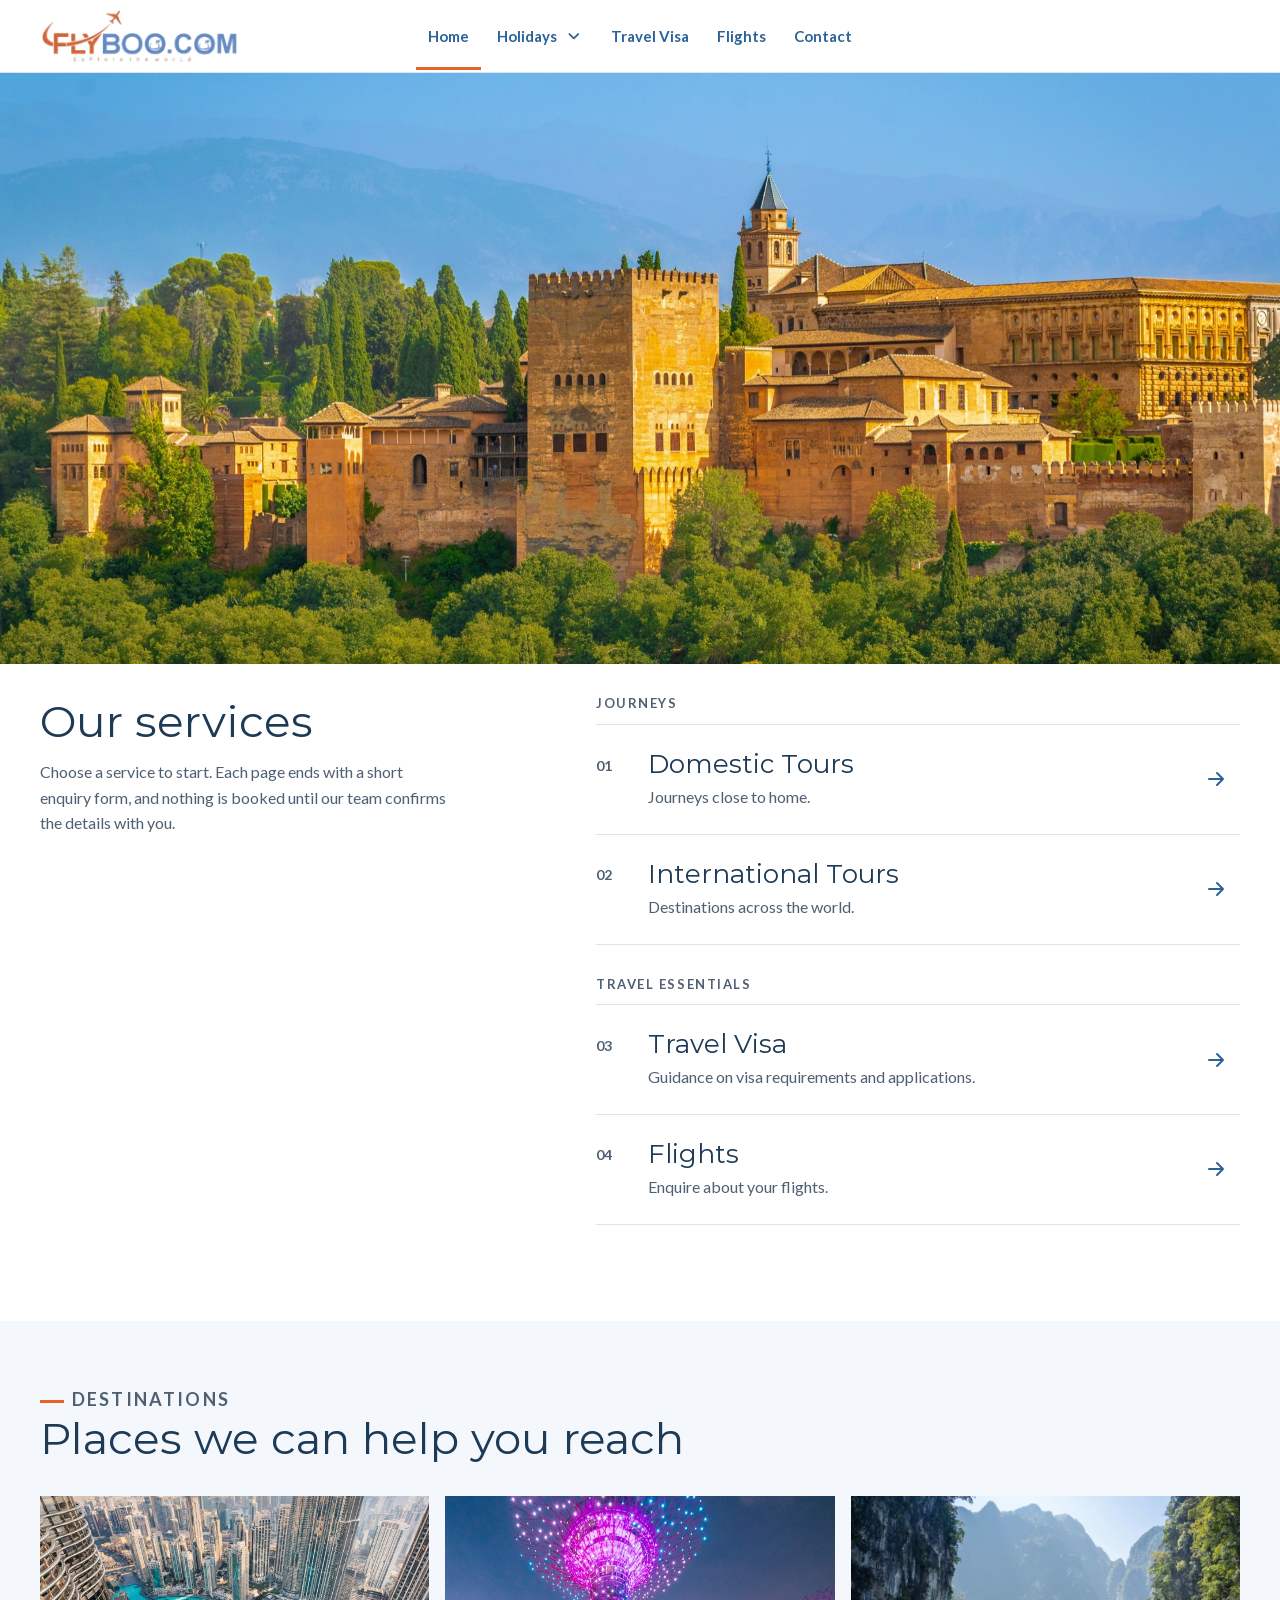
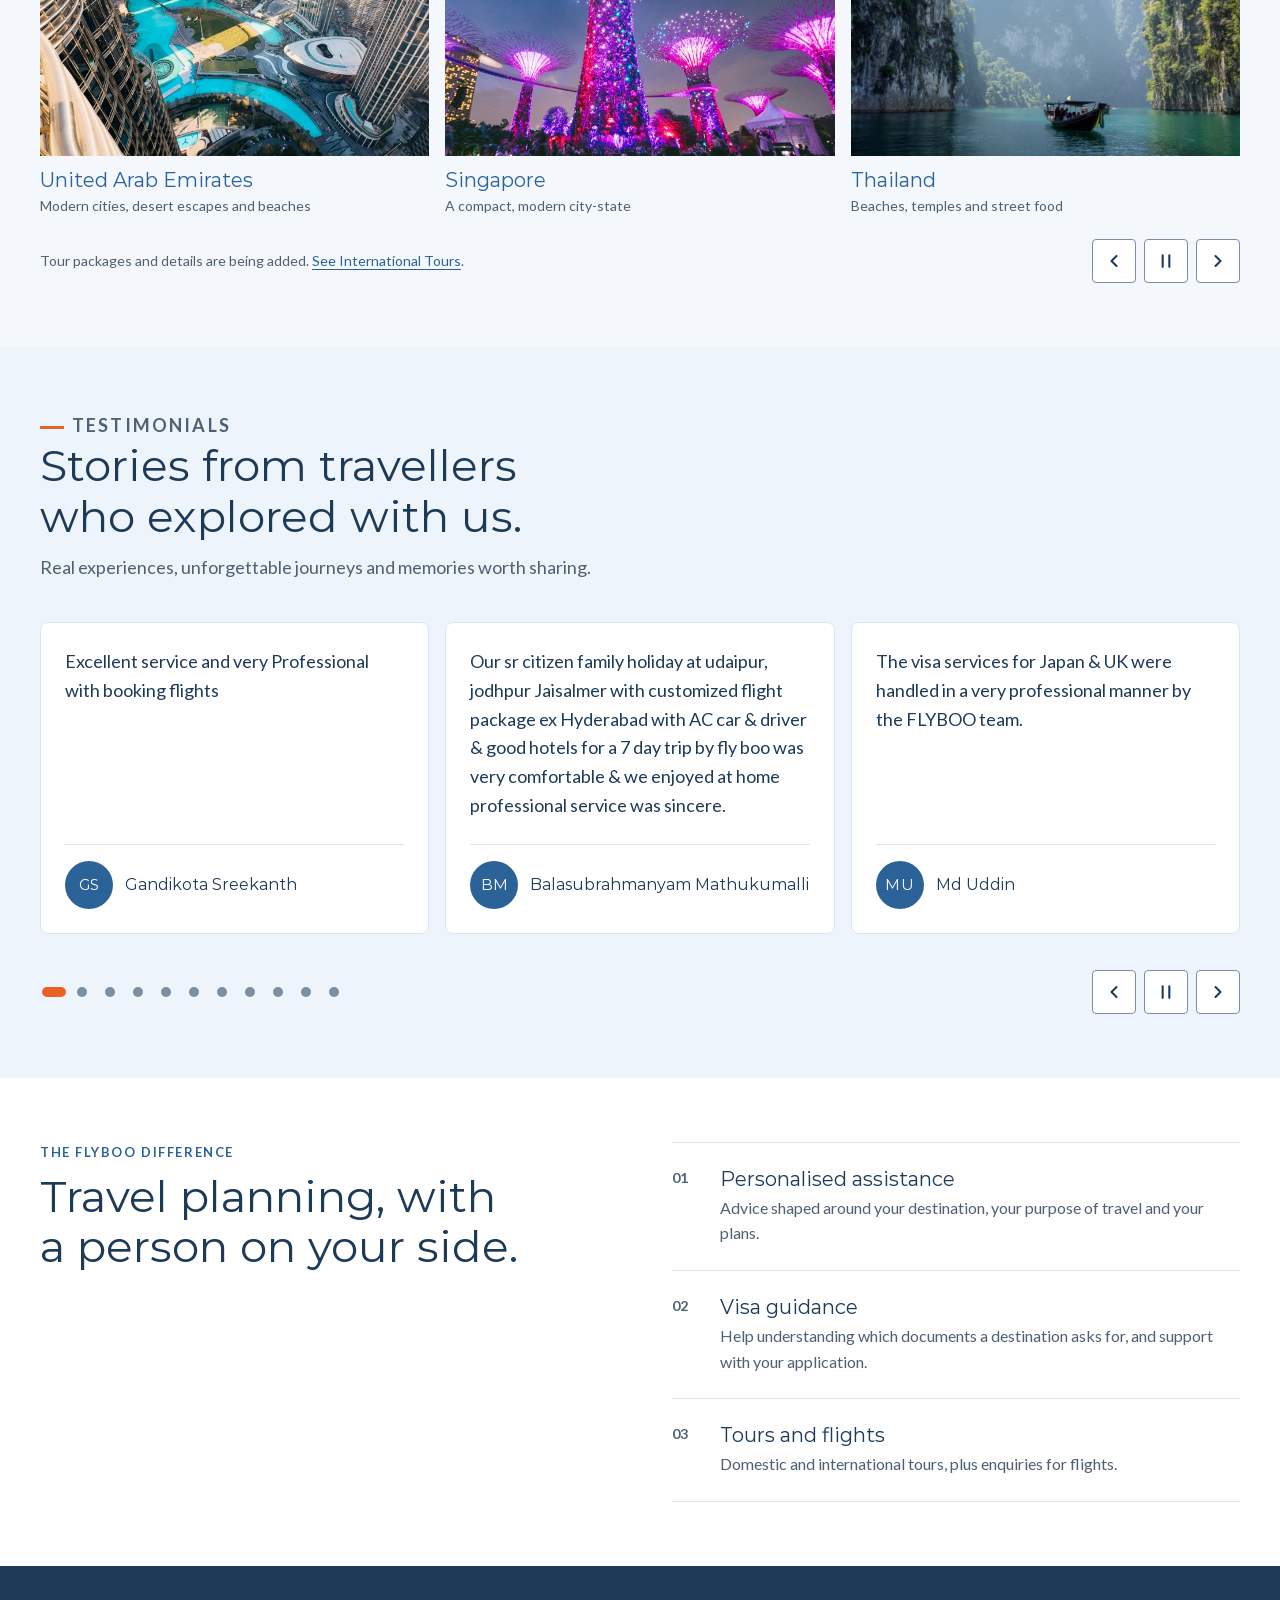
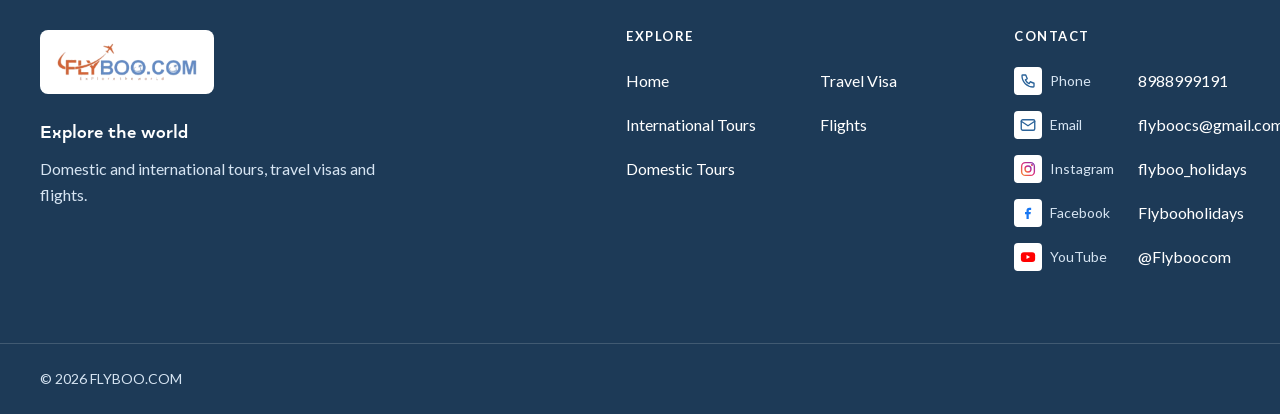
==== commit 9466e60d: "Replace placeholder testimonials with real customer reviews Co-Authored-By: Claude Sonnet 5.5 <norep" ====
--- a/index.html
+++ b/index.html
@@ -125,9 +125,8 @@
       </div>
     </section>
 
-    <!-- F. Testimonials. PLACEHOLDER CONTENT: every card is a fictional sample (data-placeholder="true").
-         Replace the name, city, trip and quote with a real customer's own words and written permission,
-         then delete the notice under the carousel. -->
+    <!-- F. Testimonials. Real customer reviews supplied by FLYBOO. The last five cards are anonymous
+         reviews and are credited to "FLYBOO traveller". -->
     <section class="home-section testi-section section--sky" aria-labelledby="testi-title">
       <div class="container">
         <div class="home-head">
@@ -138,73 +137,123 @@
         <div class="testi-carousel" role="group" aria-roledescription="carousel" aria-label="Traveller testimonials">
           <ul class="testi-track" tabindex="0" aria-label="Testimonials, scroll sideways to see more">
             <li class="testi">
-              <figure class="testi__card" data-placeholder="true">
-                <p class="testi__rating" role="img" aria-label="5 out of 5 stars"><svg xmlns="http://www.w3.org/2000/svg" viewBox="0 0 24 24" aria-hidden="true" focusable="false"><path d="M12 2.6l2.9 6 6.6.9-4.8 4.6 1.2 6.5L12 17.5l-5.9 3.1 1.2-6.5L2.5 9.5l6.6-.9z"/></svg><svg xmlns="http://www.w3.org/2000/svg" viewBox="0 0 24 24" aria-hidden="true" focusable="false"><path d="M12 2.6l2.9 6 6.6.9-4.8 4.6 1.2 6.5L12 17.5l-5.9 3.1 1.2-6.5L2.5 9.5l6.6-.9z"/></svg><svg xmlns="http://www.w3.org/2000/svg" viewBox="0 0 24 24" aria-hidden="true" focusable="false"><path d="M12 2.6l2.9 6 6.6.9-4.8 4.6 1.2 6.5L12 17.5l-5.9 3.1 1.2-6.5L2.5 9.5l6.6-.9z"/></svg><svg xmlns="http://www.w3.org/2000/svg" viewBox="0 0 24 24" aria-hidden="true" focusable="false"><path d="M12 2.6l2.9 6 6.6.9-4.8 4.6 1.2 6.5L12 17.5l-5.9 3.1 1.2-6.5L2.5 9.5l6.6-.9z"/></svg><svg xmlns="http://www.w3.org/2000/svg" viewBox="0 0 24 24" aria-hidden="true" focusable="false"><path d="M12 2.6l2.9 6 6.6.9-4.8 4.6 1.2 6.5L12 17.5l-5.9 3.1 1.2-6.5L2.5 9.5l6.6-.9z"/></svg></p>
-                <blockquote class="testi__quote"><p>Planning an international trip felt overwhelming until the FLYBOO team walked us through it step by step. Every question got a clear answer.</p></blockquote>
+              <figure class="testi__card">
+                <blockquote class="testi__quote"><p>Excellent service and very Professional with booking flights</p></blockquote>
+                <figcaption class="testi__who">
+                  <span class="testi__avatar" aria-hidden="true">GS</span>
+                  <span class="testi__id"><span class="testi__name">Gandikota Sreekanth</span></span>
+                </figcaption>
+              </figure>
+            </li>
+            <li class="testi">
+              <figure class="testi__card">
+                <blockquote class="testi__quote"><p>Our sr citizen family holiday at udaipur, jodhpur Jaisalmer with customized flight package ex Hyderabad with AC car &amp; driver &amp; good hotels for a 7 day trip by fly boo was very comfortable &amp; we enjoyed at home professional service was sincere.</p></blockquote>
+                <figcaption class="testi__who">
+                  <span class="testi__avatar" aria-hidden="true">BM</span>
+                  <span class="testi__id"><span class="testi__name">Balasubrahmanyam Mathukumalli</span></span>
+                </figcaption>
+              </figure>
+            </li>
+            <li class="testi">
+              <figure class="testi__card">
+                <blockquote class="testi__quote"><p>The visa services for Japan &amp; UK were handled in a very professional manner by the FLYBOO team.</p></blockquote>
+                <figcaption class="testi__who">
+                  <span class="testi__avatar" aria-hidden="true">MU</span>
+                  <span class="testi__id"><span class="testi__name">Md Uddin</span></span>
+                </figcaption>
+              </figure>
+            </li>
+            <li class="testi">
+              <figure class="testi__card">
+                <blockquote class="testi__quote"><p>My &amp; along with my father of six for USA visa from filling DS-160, Slot booking &amp; giving training for interview was excellent &amp; supportive way.</p></blockquote>
+                <figcaption class="testi__who">
+                  <span class="testi__avatar" aria-hidden="true">SM</span>
+                  <span class="testi__id"><span class="testi__name">Srimanth Mogili</span></span>
+                </figcaption>
+              </figure>
+            </li>
+            <li class="testi">
+              <figure class="testi__card">
+                <blockquote class="testi__quote"><p>My &amp; my wife’s Canada visa was rejected once after connecting to FLYBOO. Our visa got approved.</p></blockquote>
+                <figcaption class="testi__who">
+                  <span class="testi__avatar" aria-hidden="true">OS</span>
+                  <span class="testi__id"><span class="testi__name">Omer Abu Talib Syed</span></span>
+                </figcaption>
+              </figure>
+            </li>
+            <li class="testi">
+              <figure class="testi__card">
+                <blockquote class="testi__quote"><p>Enjoyed tour to Manail with FLYBOO great services</p></blockquote>
+                <figcaption class="testi__who">
+                  <span class="testi__avatar" aria-hidden="true">MM</span>
+                  <span class="testi__id"><span class="testi__name">Mounika M</span></span>
+                </figcaption>
+              </figure>
+            </li>
+            <li class="testi">
+              <figure class="testi__card">
+                <blockquote class="testi__quote"><p>Booked my honeymoon tour to Bali with FLYBOO very comfortable tour &amp; arrangements were excellent</p></blockquote>
                 <figcaption class="testi__who">
                   <span class="testi__avatar" aria-hidden="true">AR</span>
-                  <span class="testi__id"><span class="testi__name">Ananya R.</span><span class="testi__meta">Mumbai, India</span></span>
-                </figcaption>
-                <p class="testi__dest">Trip: Bali</p>
-              </figure>
-            </li>
-            <li class="testi">
-              <figure class="testi__card" data-placeholder="true">
-                <p class="testi__rating" role="img" aria-label="5 out of 5 stars"><svg xmlns="http://www.w3.org/2000/svg" viewBox="0 0 24 24" aria-hidden="true" focusable="false"><path d="M12 2.6l2.9 6 6.6.9-4.8 4.6 1.2 6.5L12 17.5l-5.9 3.1 1.2-6.5L2.5 9.5l6.6-.9z"/></svg><svg xmlns="http://www.w3.org/2000/svg" viewBox="0 0 24 24" aria-hidden="true" focusable="false"><path d="M12 2.6l2.9 6 6.6.9-4.8 4.6 1.2 6.5L12 17.5l-5.9 3.1 1.2-6.5L2.5 9.5l6.6-.9z"/></svg><svg xmlns="http://www.w3.org/2000/svg" viewBox="0 0 24 24" aria-hidden="true" focusable="false"><path d="M12 2.6l2.9 6 6.6.9-4.8 4.6 1.2 6.5L12 17.5l-5.9 3.1 1.2-6.5L2.5 9.5l6.6-.9z"/></svg><svg xmlns="http://www.w3.org/2000/svg" viewBox="0 0 24 24" aria-hidden="true" focusable="false"><path d="M12 2.6l2.9 6 6.6.9-4.8 4.6 1.2 6.5L12 17.5l-5.9 3.1 1.2-6.5L2.5 9.5l6.6-.9z"/></svg><svg xmlns="http://www.w3.org/2000/svg" viewBox="0 0 24 24" aria-hidden="true" focusable="false"><path d="M12 2.6l2.9 6 6.6.9-4.8 4.6 1.2 6.5L12 17.5l-5.9 3.1 1.2-6.5L2.5 9.5l6.6-.9z"/></svg></p>
-                <blockquote class="testi__quote"><p>Our itinerary was shaped around what we actually wanted to see, not a generic template. Small changes were handled without any fuss.</p></blockquote>
+                  <span class="testi__id"><span class="testi__name">Akhil Reddy</span></span>
+                </figcaption>
+              </figure>
+            </li>
+            <li class="testi">
+              <figure class="testi__card">
+                <blockquote class="testi__quote"><p>Booked boys thailand trip with FLYBOO services was great from flights to hotels</p></blockquote>
                 <figcaption class="testi__who">
                   <span class="testi__avatar" aria-hidden="true">VK</span>
-                  <span class="testi__id"><span class="testi__name">Vikram K.</span><span class="testi__meta">Bengaluru, India</span></span>
-                </figcaption>
-                <p class="testi__dest">Trip: Singapore</p>
-              </figure>
-            </li>
-            <li class="testi">
-              <figure class="testi__card" data-placeholder="true">
-                <p class="testi__rating" role="img" aria-label="5 out of 5 stars"><svg xmlns="http://www.w3.org/2000/svg" viewBox="0 0 24 24" aria-hidden="true" focusable="false"><path d="M12 2.6l2.9 6 6.6.9-4.8 4.6 1.2 6.5L12 17.5l-5.9 3.1 1.2-6.5L2.5 9.5l6.6-.9z"/></svg><svg xmlns="http://www.w3.org/2000/svg" viewBox="0 0 24 24" aria-hidden="true" focusable="false"><path d="M12 2.6l2.9 6 6.6.9-4.8 4.6 1.2 6.5L12 17.5l-5.9 3.1 1.2-6.5L2.5 9.5l6.6-.9z"/></svg><svg xmlns="http://www.w3.org/2000/svg" viewBox="0 0 24 24" aria-hidden="true" focusable="false"><path d="M12 2.6l2.9 6 6.6.9-4.8 4.6 1.2 6.5L12 17.5l-5.9 3.1 1.2-6.5L2.5 9.5l6.6-.9z"/></svg><svg xmlns="http://www.w3.org/2000/svg" viewBox="0 0 24 24" aria-hidden="true" focusable="false"><path d="M12 2.6l2.9 6 6.6.9-4.8 4.6 1.2 6.5L12 17.5l-5.9 3.1 1.2-6.5L2.5 9.5l6.6-.9z"/></svg><svg xmlns="http://www.w3.org/2000/svg" viewBox="0 0 24 24" aria-hidden="true" focusable="false"><path d="M12 2.6l2.9 6 6.6.9-4.8 4.6 1.2 6.5L12 17.5l-5.9 3.1 1.2-6.5L2.5 9.5l6.6-.9z"/></svg></p>
-                <blockquote class="testi__quote"><p>Hotel and transfer arrangements were sorted before we even asked. It was good to have one team coordinating everything.</p></blockquote>
-                <figcaption class="testi__who">
-                  <span class="testi__avatar" aria-hidden="true">MS</span>
-                  <span class="testi__id"><span class="testi__name">Meera S.</span><span class="testi__meta">Hyderabad, India</span></span>
-                </figcaption>
-                <p class="testi__dest">Trip: Dubai</p>
-              </figure>
-            </li>
-            <li class="testi">
-              <figure class="testi__card" data-placeholder="true">
-                <p class="testi__rating" role="img" aria-label="5 out of 5 stars"><svg xmlns="http://www.w3.org/2000/svg" viewBox="0 0 24 24" aria-hidden="true" focusable="false"><path d="M12 2.6l2.9 6 6.6.9-4.8 4.6 1.2 6.5L12 17.5l-5.9 3.1 1.2-6.5L2.5 9.5l6.6-.9z"/></svg><svg xmlns="http://www.w3.org/2000/svg" viewBox="0 0 24 24" aria-hidden="true" focusable="false"><path d="M12 2.6l2.9 6 6.6.9-4.8 4.6 1.2 6.5L12 17.5l-5.9 3.1 1.2-6.5L2.5 9.5l6.6-.9z"/></svg><svg xmlns="http://www.w3.org/2000/svg" viewBox="0 0 24 24" aria-hidden="true" focusable="false"><path d="M12 2.6l2.9 6 6.6.9-4.8 4.6 1.2 6.5L12 17.5l-5.9 3.1 1.2-6.5L2.5 9.5l6.6-.9z"/></svg><svg xmlns="http://www.w3.org/2000/svg" viewBox="0 0 24 24" aria-hidden="true" focusable="false"><path d="M12 2.6l2.9 6 6.6.9-4.8 4.6 1.2 6.5L12 17.5l-5.9 3.1 1.2-6.5L2.5 9.5l6.6-.9z"/></svg><svg xmlns="http://www.w3.org/2000/svg" viewBox="0 0 24 24" aria-hidden="true" focusable="false"><path d="M12 2.6l2.9 6 6.6.9-4.8 4.6 1.2 6.5L12 17.5l-5.9 3.1 1.2-6.5L2.5 9.5l6.6-.9z"/></svg></p>
-                <blockquote class="testi__quote"><p>When our plans shifted at the last minute, the support team replied quickly and found a workable option. That made all the difference.</p></blockquote>
-                <figcaption class="testi__who">
-                  <span class="testi__avatar" aria-hidden="true">RP</span>
-                  <span class="testi__id"><span class="testi__name">Rohan P.</span><span class="testi__meta">Pune, India</span></span>
-                </figcaption>
-                <p class="testi__dest">Trip: Thailand</p>
-              </figure>
-            </li>
-            <li class="testi">
-              <figure class="testi__card" data-placeholder="true">
-                <p class="testi__rating" role="img" aria-label="5 out of 5 stars"><svg xmlns="http://www.w3.org/2000/svg" viewBox="0 0 24 24" aria-hidden="true" focusable="false"><path d="M12 2.6l2.9 6 6.6.9-4.8 4.6 1.2 6.5L12 17.5l-5.9 3.1 1.2-6.5L2.5 9.5l6.6-.9z"/></svg><svg xmlns="http://www.w3.org/2000/svg" viewBox="0 0 24 24" aria-hidden="true" focusable="false"><path d="M12 2.6l2.9 6 6.6.9-4.8 4.6 1.2 6.5L12 17.5l-5.9 3.1 1.2-6.5L2.5 9.5l6.6-.9z"/></svg><svg xmlns="http://www.w3.org/2000/svg" viewBox="0 0 24 24" aria-hidden="true" focusable="false"><path d="M12 2.6l2.9 6 6.6.9-4.8 4.6 1.2 6.5L12 17.5l-5.9 3.1 1.2-6.5L2.5 9.5l6.6-.9z"/></svg><svg xmlns="http://www.w3.org/2000/svg" viewBox="0 0 24 24" aria-hidden="true" focusable="false"><path d="M12 2.6l2.9 6 6.6.9-4.8 4.6 1.2 6.5L12 17.5l-5.9 3.1 1.2-6.5L2.5 9.5l6.6-.9z"/></svg><svg xmlns="http://www.w3.org/2000/svg" viewBox="0 0 24 24" aria-hidden="true" focusable="false"><path d="M12 2.6l2.9 6 6.6.9-4.8 4.6 1.2 6.5L12 17.5l-5.9 3.1 1.2-6.5L2.5 9.5l6.6-.9z"/></svg></p>
-                <blockquote class="testi__quote"><p>A family holiday with children and grandparents is hard to plan. The pace and the stops suited everyone in the group.</p></blockquote>
-                <figcaption class="testi__who">
-                  <span class="testi__avatar" aria-hidden="true">NJ</span>
-                  <span class="testi__id"><span class="testi__name">Neha and Jay D.</span><span class="testi__meta">Ahmedabad, India</span></span>
-                </figcaption>
-                <p class="testi__dest">Trip: Malaysia</p>
-              </figure>
-            </li>
-            <li class="testi">
-              <figure class="testi__card" data-placeholder="true">
-                <p class="testi__rating" role="img" aria-label="5 out of 5 stars"><svg xmlns="http://www.w3.org/2000/svg" viewBox="0 0 24 24" aria-hidden="true" focusable="false"><path d="M12 2.6l2.9 6 6.6.9-4.8 4.6 1.2 6.5L12 17.5l-5.9 3.1 1.2-6.5L2.5 9.5l6.6-.9z"/></svg><svg xmlns="http://www.w3.org/2000/svg" viewBox="0 0 24 24" aria-hidden="true" focusable="false"><path d="M12 2.6l2.9 6 6.6.9-4.8 4.6 1.2 6.5L12 17.5l-5.9 3.1 1.2-6.5L2.5 9.5l6.6-.9z"/></svg><svg xmlns="http://www.w3.org/2000/svg" viewBox="0 0 24 24" aria-hidden="true" focusable="false"><path d="M12 2.6l2.9 6 6.6.9-4.8 4.6 1.2 6.5L12 17.5l-5.9 3.1 1.2-6.5L2.5 9.5l6.6-.9z"/></svg><svg xmlns="http://www.w3.org/2000/svg" viewBox="0 0 24 24" aria-hidden="true" focusable="false"><path d="M12 2.6l2.9 6 6.6.9-4.8 4.6 1.2 6.5L12 17.5l-5.9 3.1 1.2-6.5L2.5 9.5l6.6-.9z"/></svg><svg xmlns="http://www.w3.org/2000/svg" viewBox="0 0 24 24" aria-hidden="true" focusable="false"><path d="M12 2.6l2.9 6 6.6.9-4.8 4.6 1.2 6.5L12 17.5l-5.9 3.1 1.2-6.5L2.5 9.5l6.6-.9z"/></svg></p>
-                <blockquote class="testi__quote"><p>From the first enquiry to the trip itself, the whole experience felt personal and well organised. We would plan with them again.</p></blockquote>
-                <figcaption class="testi__who">
-                  <span class="testi__avatar" aria-hidden="true">KT</span>
-                  <span class="testi__id"><span class="testi__name">Karan T.</span><span class="testi__meta">Delhi, India</span></span>
-                </figcaption>
-                <p class="testi__dest">Trip: International tour</p>
+                  <span class="testi__id"><span class="testi__name">Varun Kumar</span></span>
+                </figcaption>
+              </figure>
+            </li>
+            <li class="testi">
+              <figure class="testi__card">
+                <blockquote class="testi__quote"><p>Had a great experience with Flyboo Holidays. The visa consultation and documentation process was smooth and well explained. The team was supportive throughout.</p></blockquote>
+                <figcaption class="testi__who">
+                  <span class="testi__avatar" aria-hidden="true">FT</span>
+                  <span class="testi__id"><span class="testi__name">FLYBOO traveller</span></span>
+                </figcaption>
+              </figure>
+            </li>
+            <li class="testi">
+              <figure class="testi__card">
+                <blockquote class="testi__quote"><p>Flyboo Holidays made our travel planning so easy. From flight bookings to hotel suggestions, everything was handled professionally. Highly recommended!</p></blockquote>
+                <figcaption class="testi__who">
+                  <span class="testi__avatar" aria-hidden="true">FT</span>
+                  <span class="testi__id"><span class="testi__name">FLYBOO traveller</span></span>
+                </figcaption>
+              </figure>
+            </li>
+            <li class="testi">
+              <figure class="testi__card">
+                <blockquote class="testi__quote"><p>The team was very friendly and approachable. They patiently answered all our questions and guided us at every step. Really happy with their service.</p></blockquote>
+                <figcaption class="testi__who">
+                  <span class="testi__avatar" aria-hidden="true">FT</span>
+                  <span class="testi__id"><span class="testi__name">FLYBOO traveller</span></span>
+                </figcaption>
+              </figure>
+            </li>
+            <li class="testi">
+              <figure class="testi__card">
+                <blockquote class="testi__quote"><p>We had a wonderful holiday experience. The planning was convenient, the hotel arrangements were good, and the overall support was excellent.</p></blockquote>
+                <figcaption class="testi__who">
+                  <span class="testi__avatar" aria-hidden="true">FT</span>
+                  <span class="testi__id"><span class="testi__name">FLYBOO traveller</span></span>
+                </figcaption>
+              </figure>
+            </li>
+            <li class="testi">
+              <figure class="testi__card">
+                <blockquote class="testi__quote"><p>I appreciate the professional guidance provided by Flyboo Holidays. They explained the documentation requirements clearly and made the process easier for us.</p></blockquote>
+                <figcaption class="testi__who">
+                  <span class="testi__avatar" aria-hidden="true">FT</span>
+                  <span class="testi__id"><span class="testi__name">FLYBOO traveller</span></span>
+                </figcaption>
               </figure>
             </li>
           </ul>
-          <p class="testi-notice">These are sample testimonials shown as placeholders. Customer stories will replace them.</p>
         </div>
       </div>
     </section>
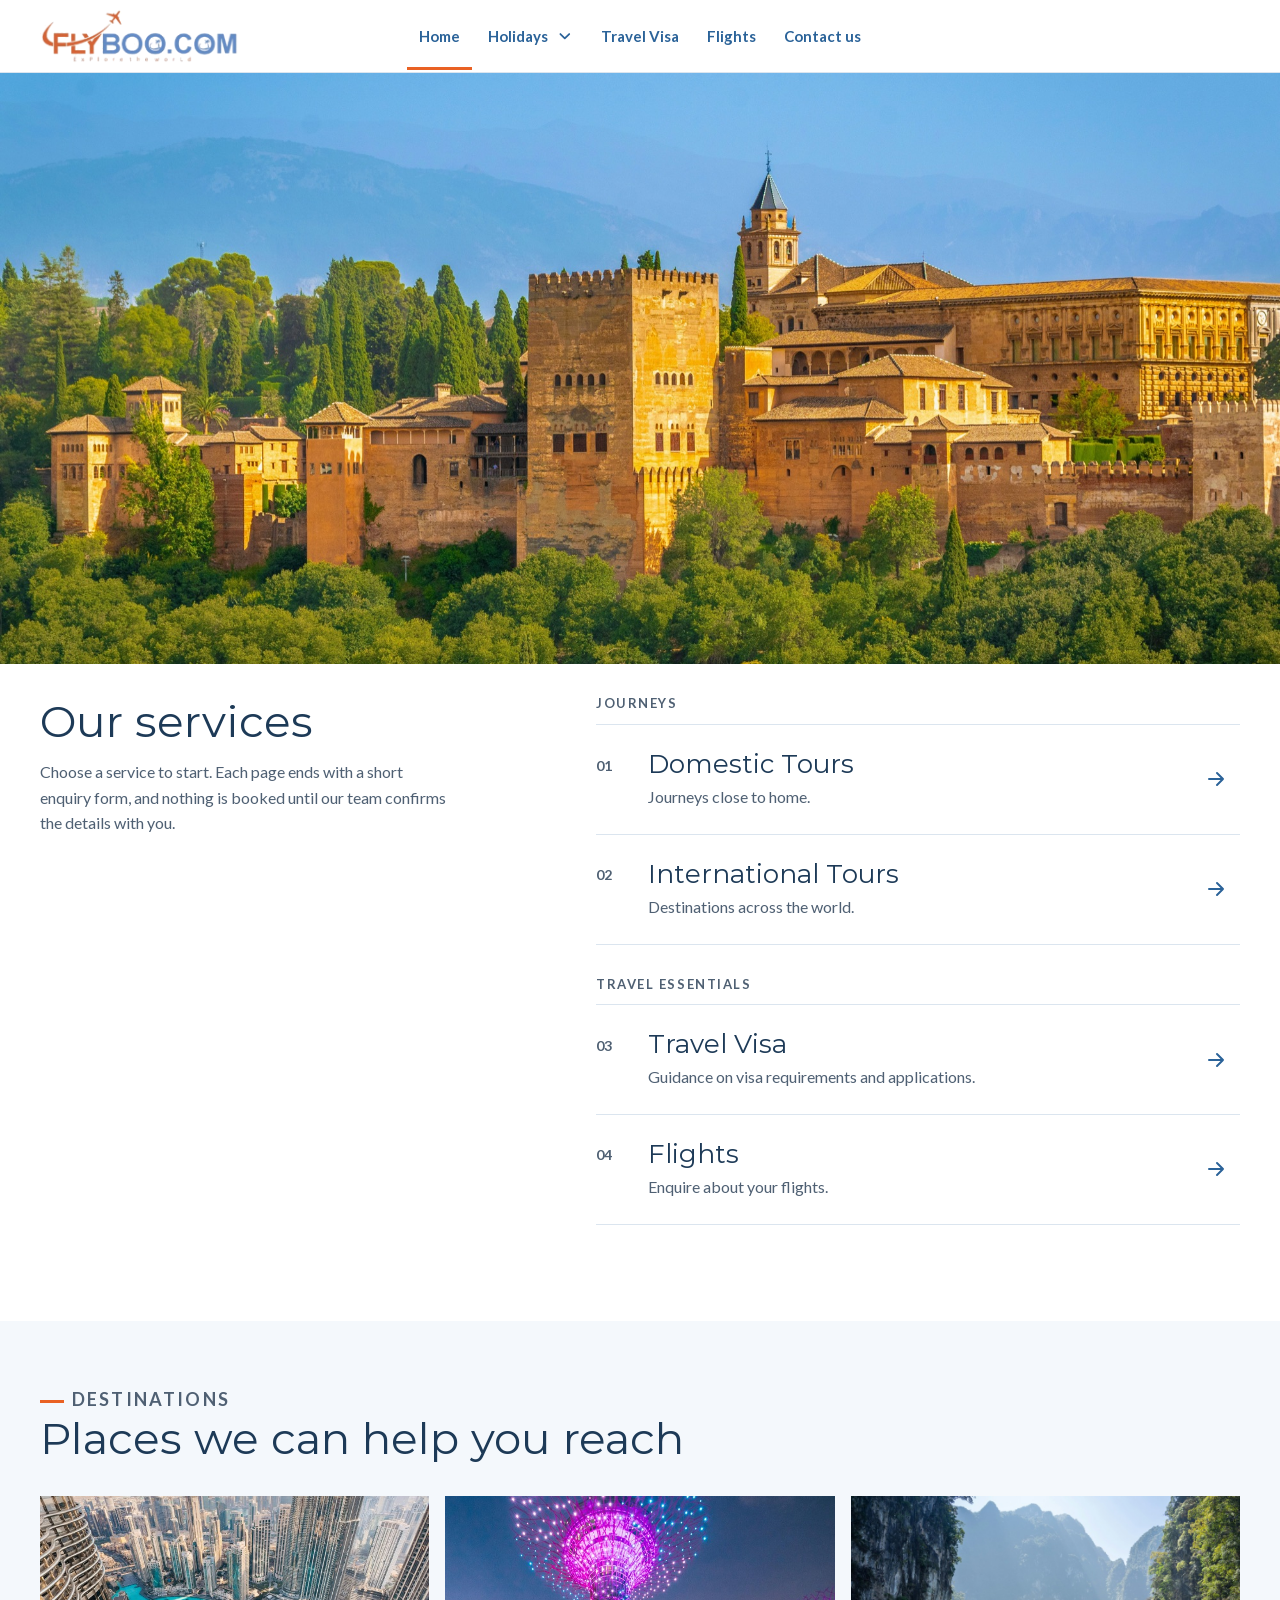
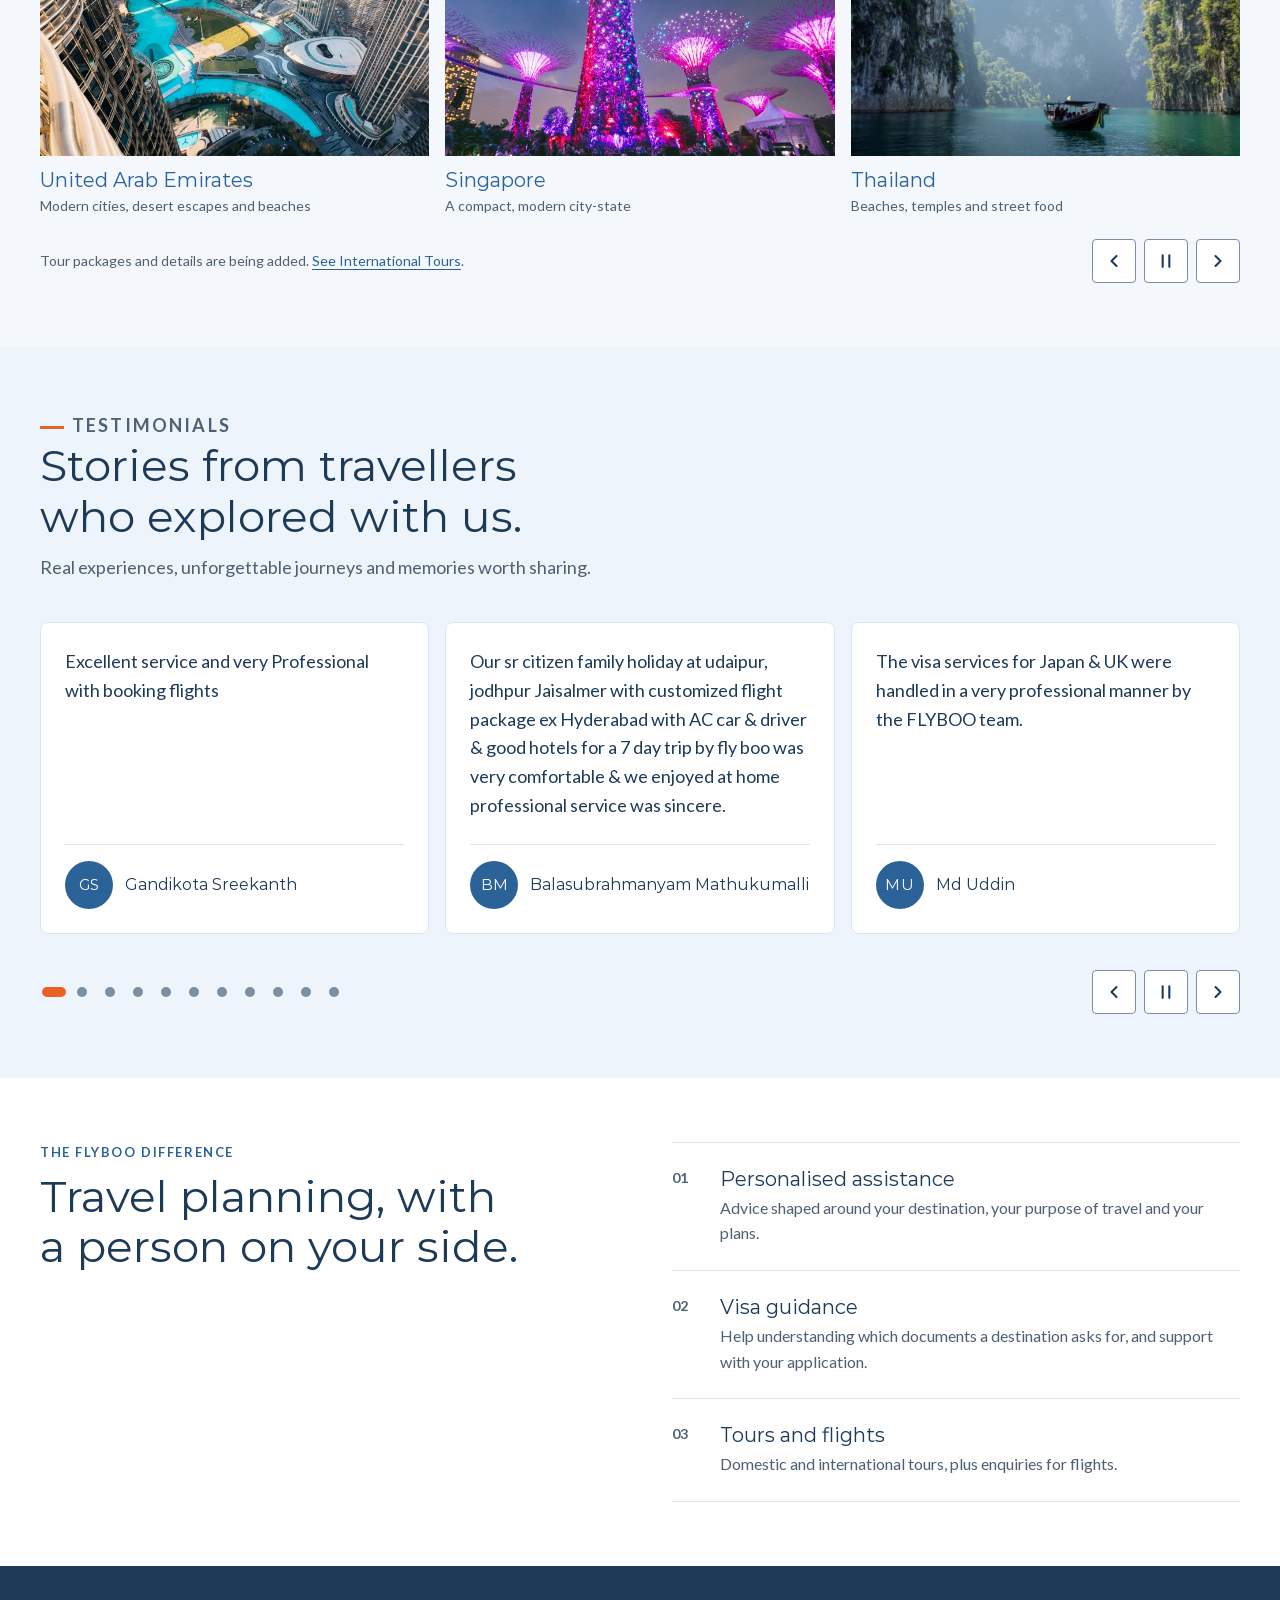
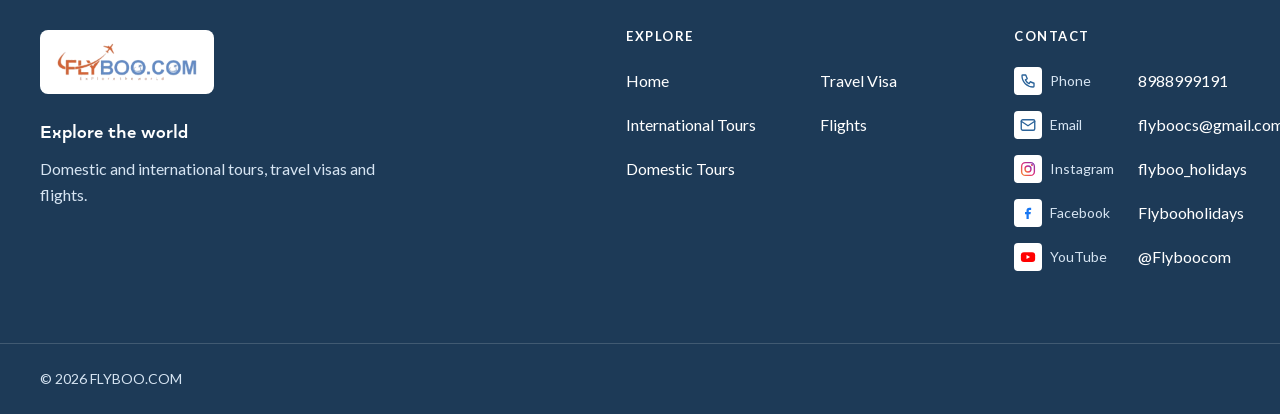
==== commit 8e73313b: "Rename Contact tab to "Contact us" Co-Authored-By: Claude Sonnet 5.5 <noreply@anthropic.com> Claude-" ====
--- a/index.html
+++ b/index.html
@@ -41,7 +41,7 @@
           </li>
           <li><a href="travel-visa.html">Travel Visa</a></li>
           <li><a href="flights.html">Flights</a></li>
-          <li><a href="contact.html">Contact</a></li>
+          <li><a href="contact.html">Contact us</a></li>
         </ul>
       </nav>
     </div>
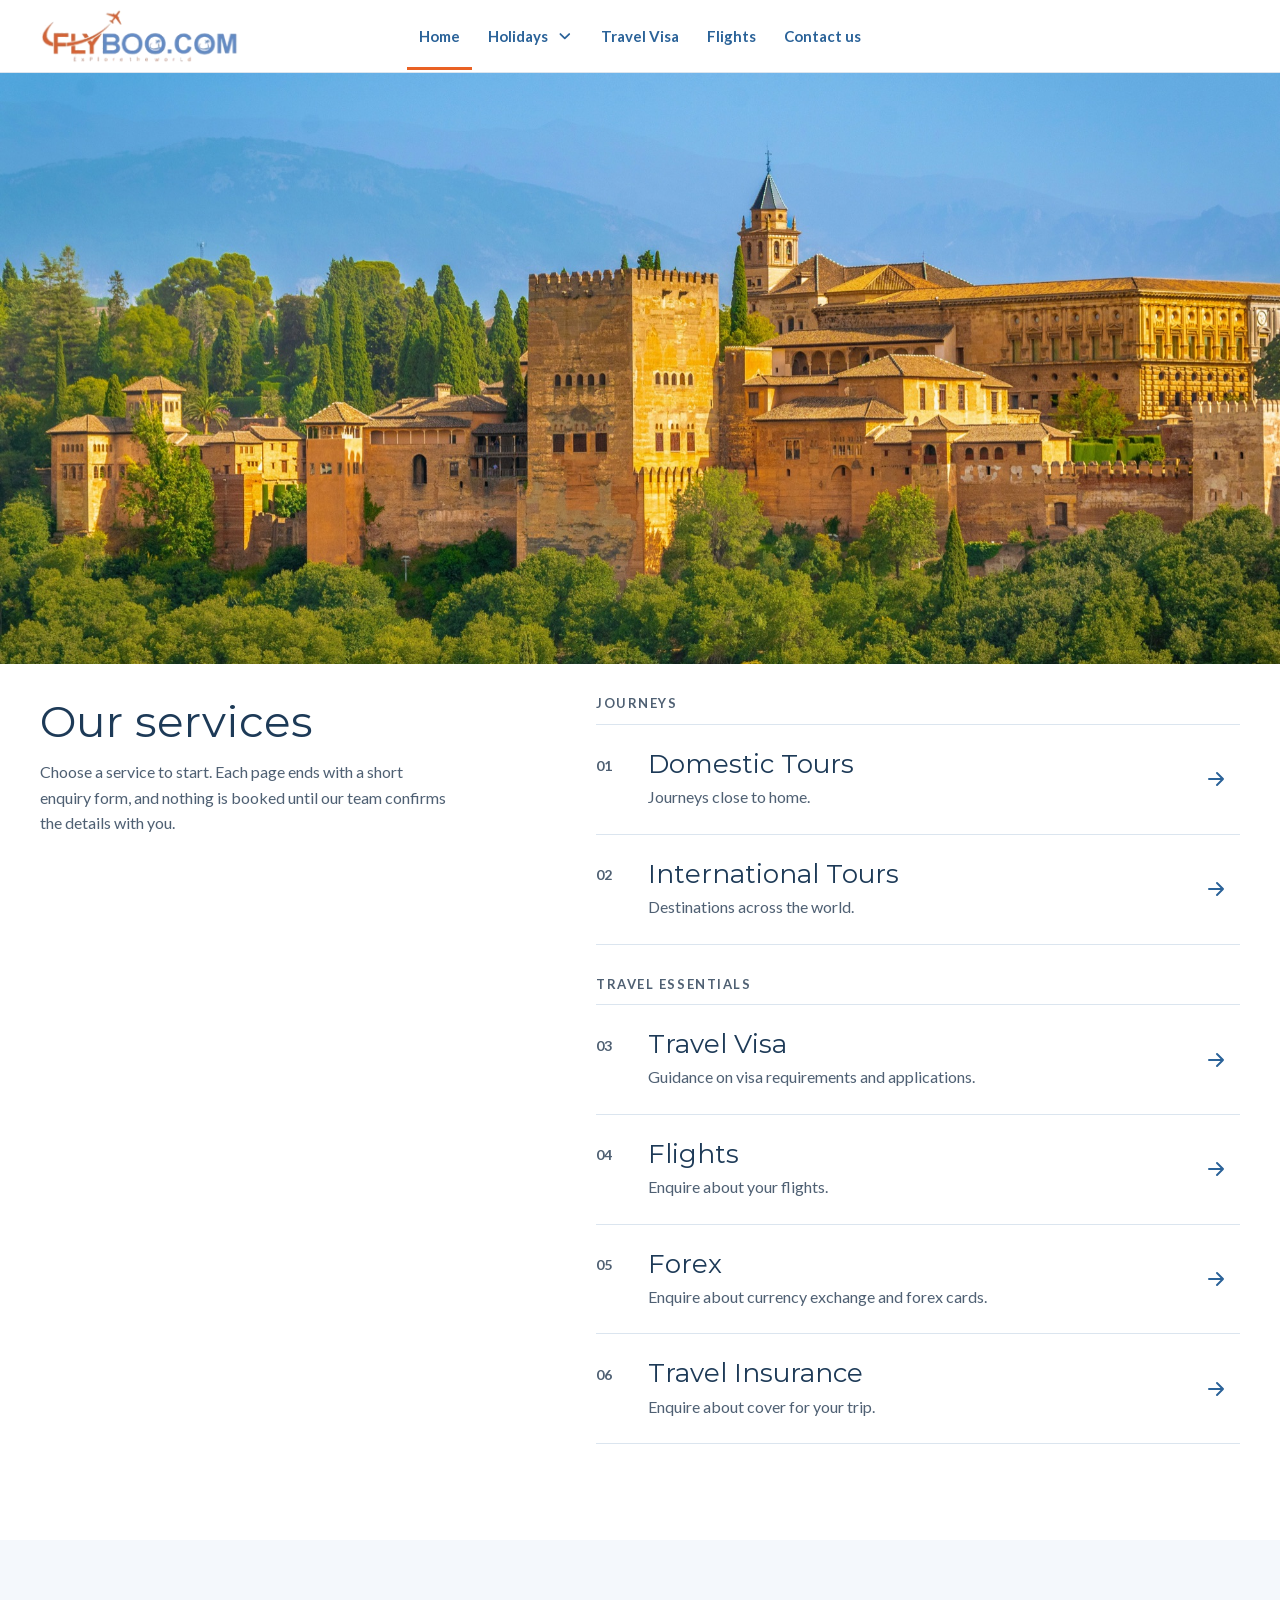
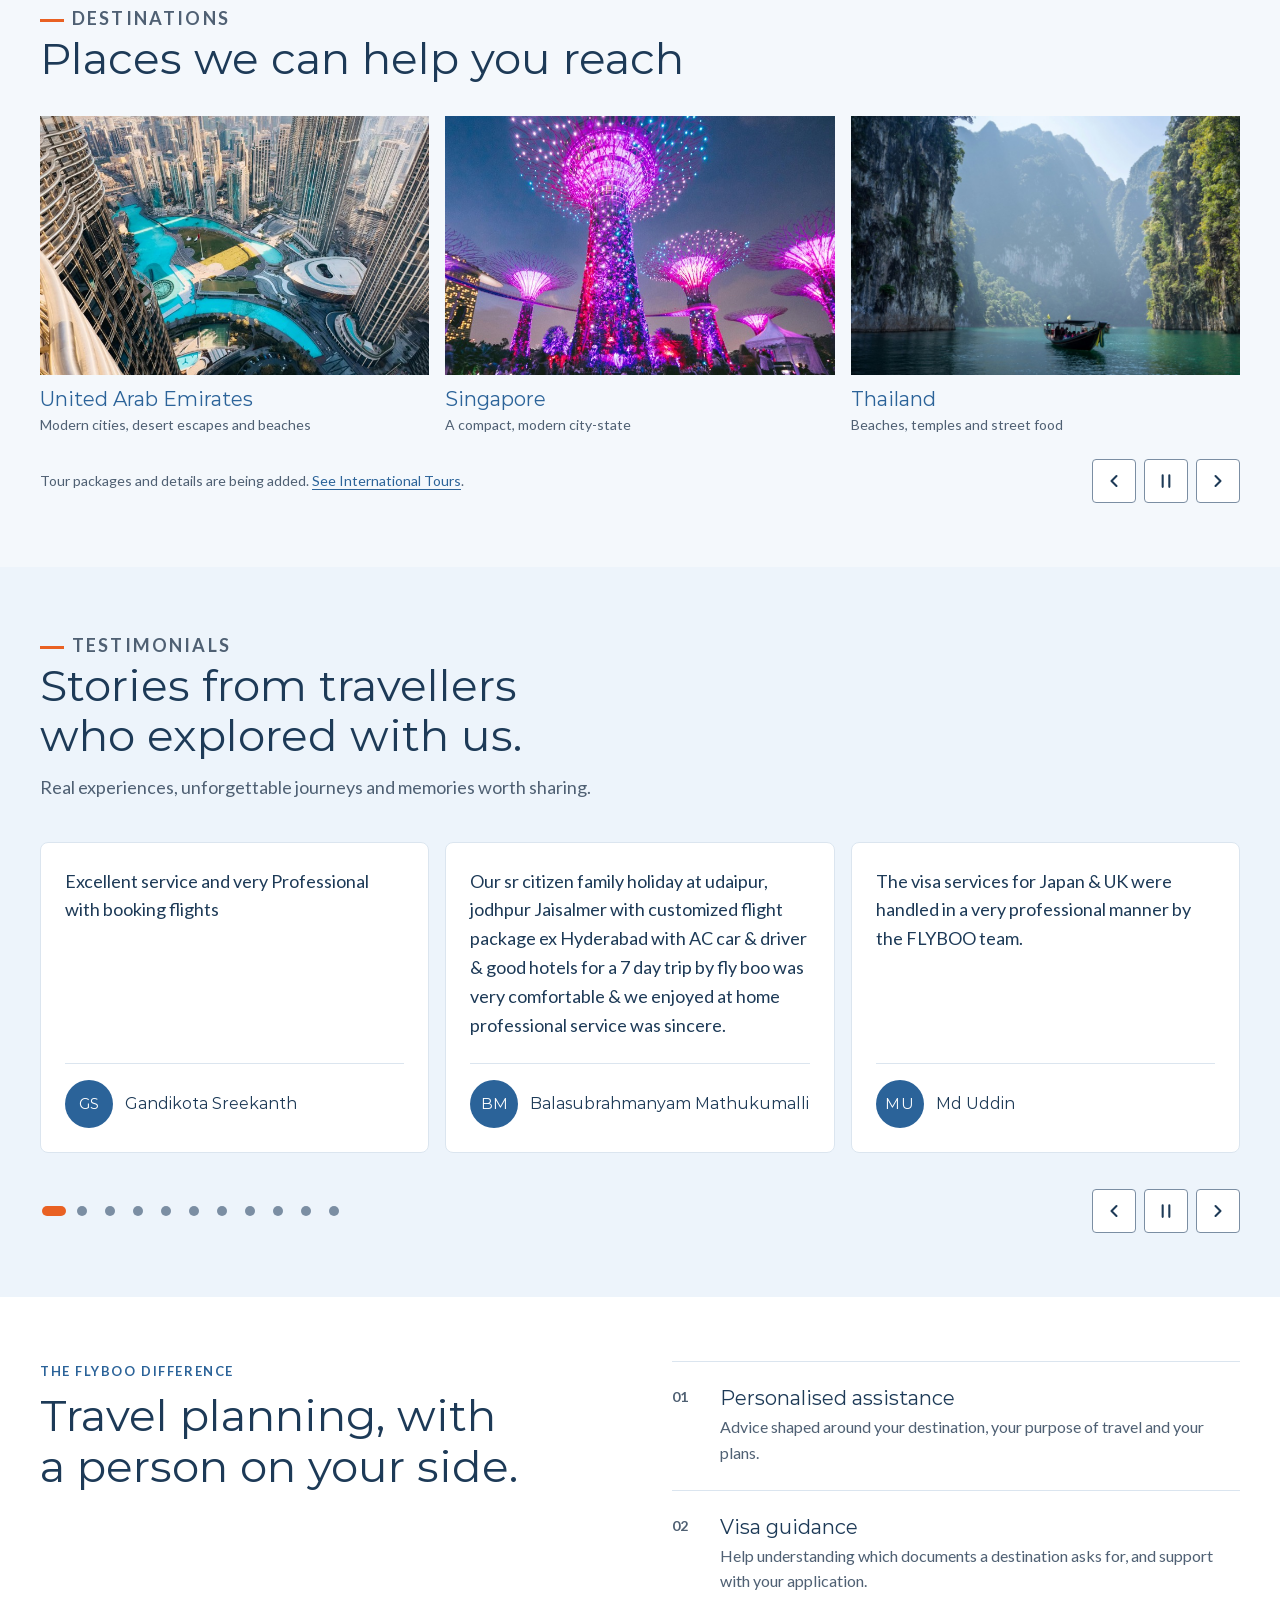
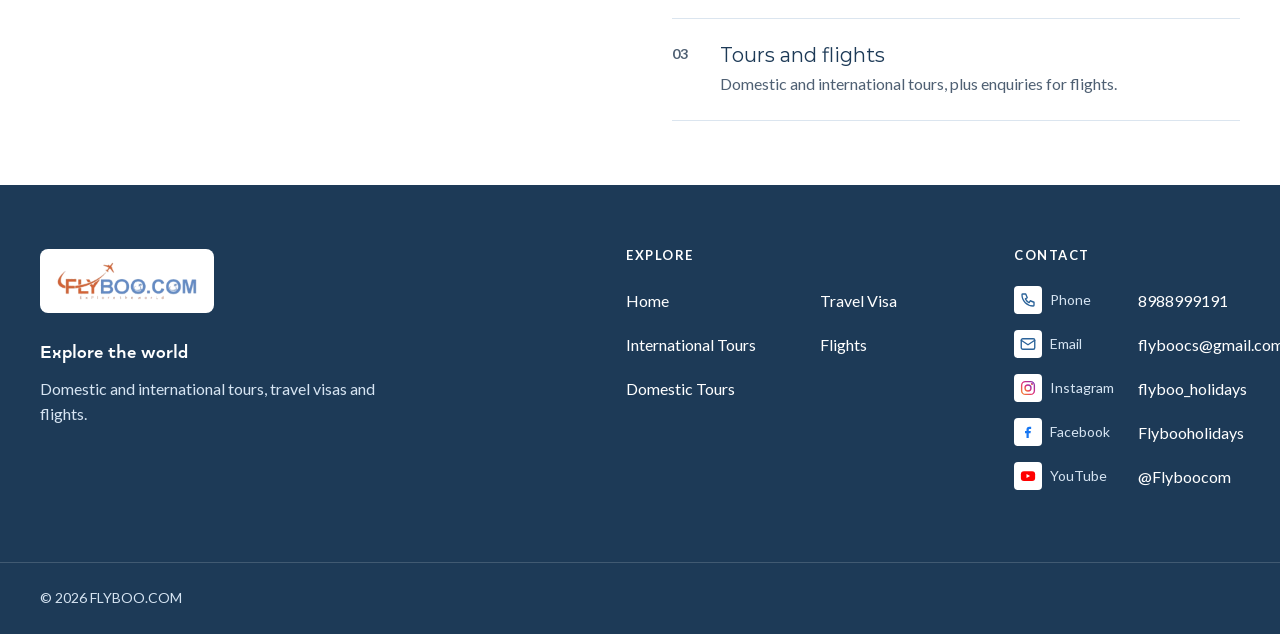
==== commit 3f40fb65: "Add Forex and Travel Insurance services with enquiry pages New rows 05 and 06 under Our services lin" ====
--- a/index.html
+++ b/index.html
@@ -75,6 +75,8 @@
             <ul class="index-list">
               <li><a class="index-row" href="travel-visa.html"><span class="index-row__num" aria-hidden="true">03</span><span class="index-row__title">Travel Visa</span><span class="index-row__text">Guidance on visa requirements and applications.</span><svg class="index-row__arrow" xmlns="http://www.w3.org/2000/svg" viewBox="0 0 24 24" fill="none" stroke="currentColor" stroke-width="2" stroke-linecap="round" stroke-linejoin="round" aria-hidden="true" focusable="false"><path d="M5 12h14M13 6l6 6-6 6"/></svg></a></li>
               <li><a class="index-row" href="flights.html"><span class="index-row__num" aria-hidden="true">04</span><span class="index-row__title">Flights</span><span class="index-row__text">Enquire about your flights.</span><svg class="index-row__arrow" xmlns="http://www.w3.org/2000/svg" viewBox="0 0 24 24" fill="none" stroke="currentColor" stroke-width="2" stroke-linecap="round" stroke-linejoin="round" aria-hidden="true" focusable="false"><path d="M5 12h14M13 6l6 6-6 6"/></svg></a></li>
+              <li><a class="index-row" href="forex.html"><span class="index-row__num" aria-hidden="true">05</span><span class="index-row__title">Forex</span><span class="index-row__text">Enquire about currency exchange and forex cards.</span><svg class="index-row__arrow" xmlns="http://www.w3.org/2000/svg" viewBox="0 0 24 24" fill="none" stroke="currentColor" stroke-width="2" stroke-linecap="round" stroke-linejoin="round" aria-hidden="true" focusable="false"><path d="M5 12h14M13 6l6 6-6 6"/></svg></a></li>
+              <li><a class="index-row" href="travel-insurance.html"><span class="index-row__num" aria-hidden="true">06</span><span class="index-row__title">Travel Insurance</span><span class="index-row__text">Enquire about cover for your trip.</span><svg class="index-row__arrow" xmlns="http://www.w3.org/2000/svg" viewBox="0 0 24 24" fill="none" stroke="currentColor" stroke-width="2" stroke-linecap="round" stroke-linejoin="round" aria-hidden="true" focusable="false"><path d="M5 12h14M13 6l6 6-6 6"/></svg></a></li>
             </ul>
           </div>
         </div>
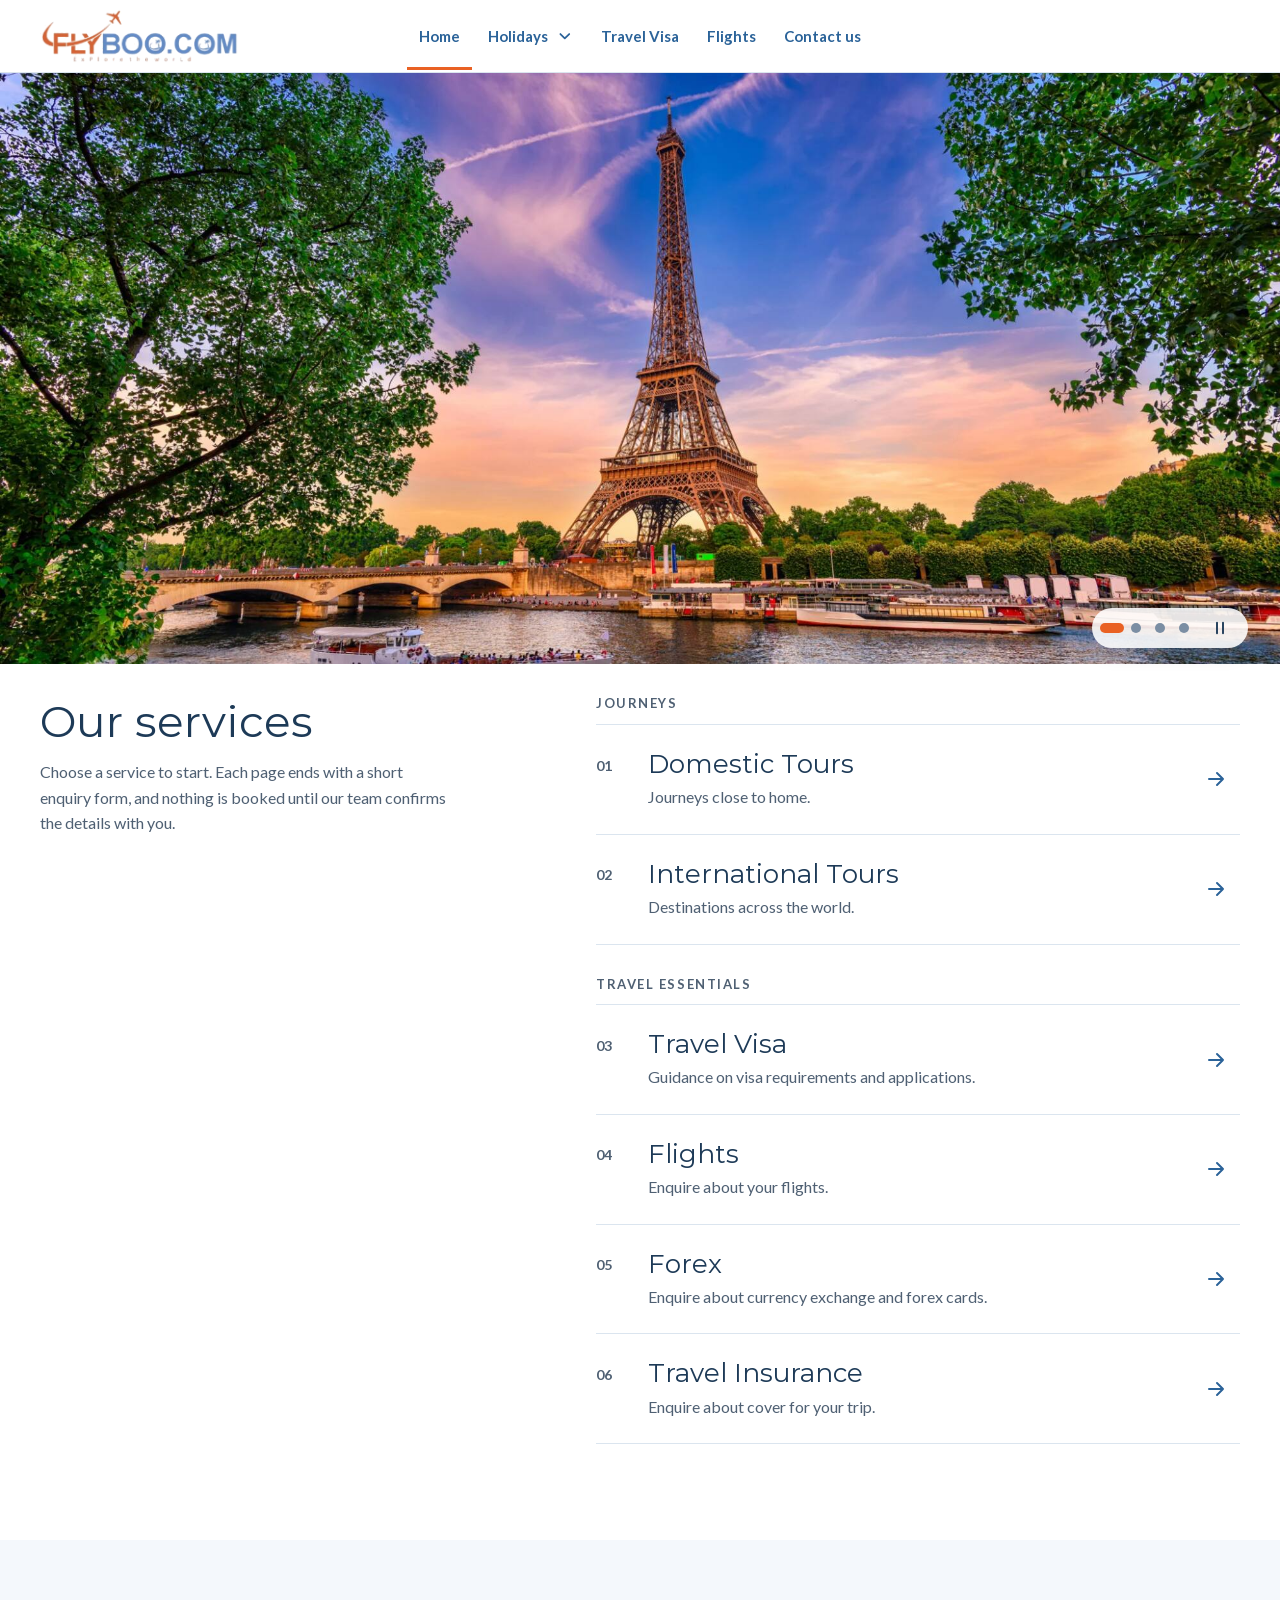
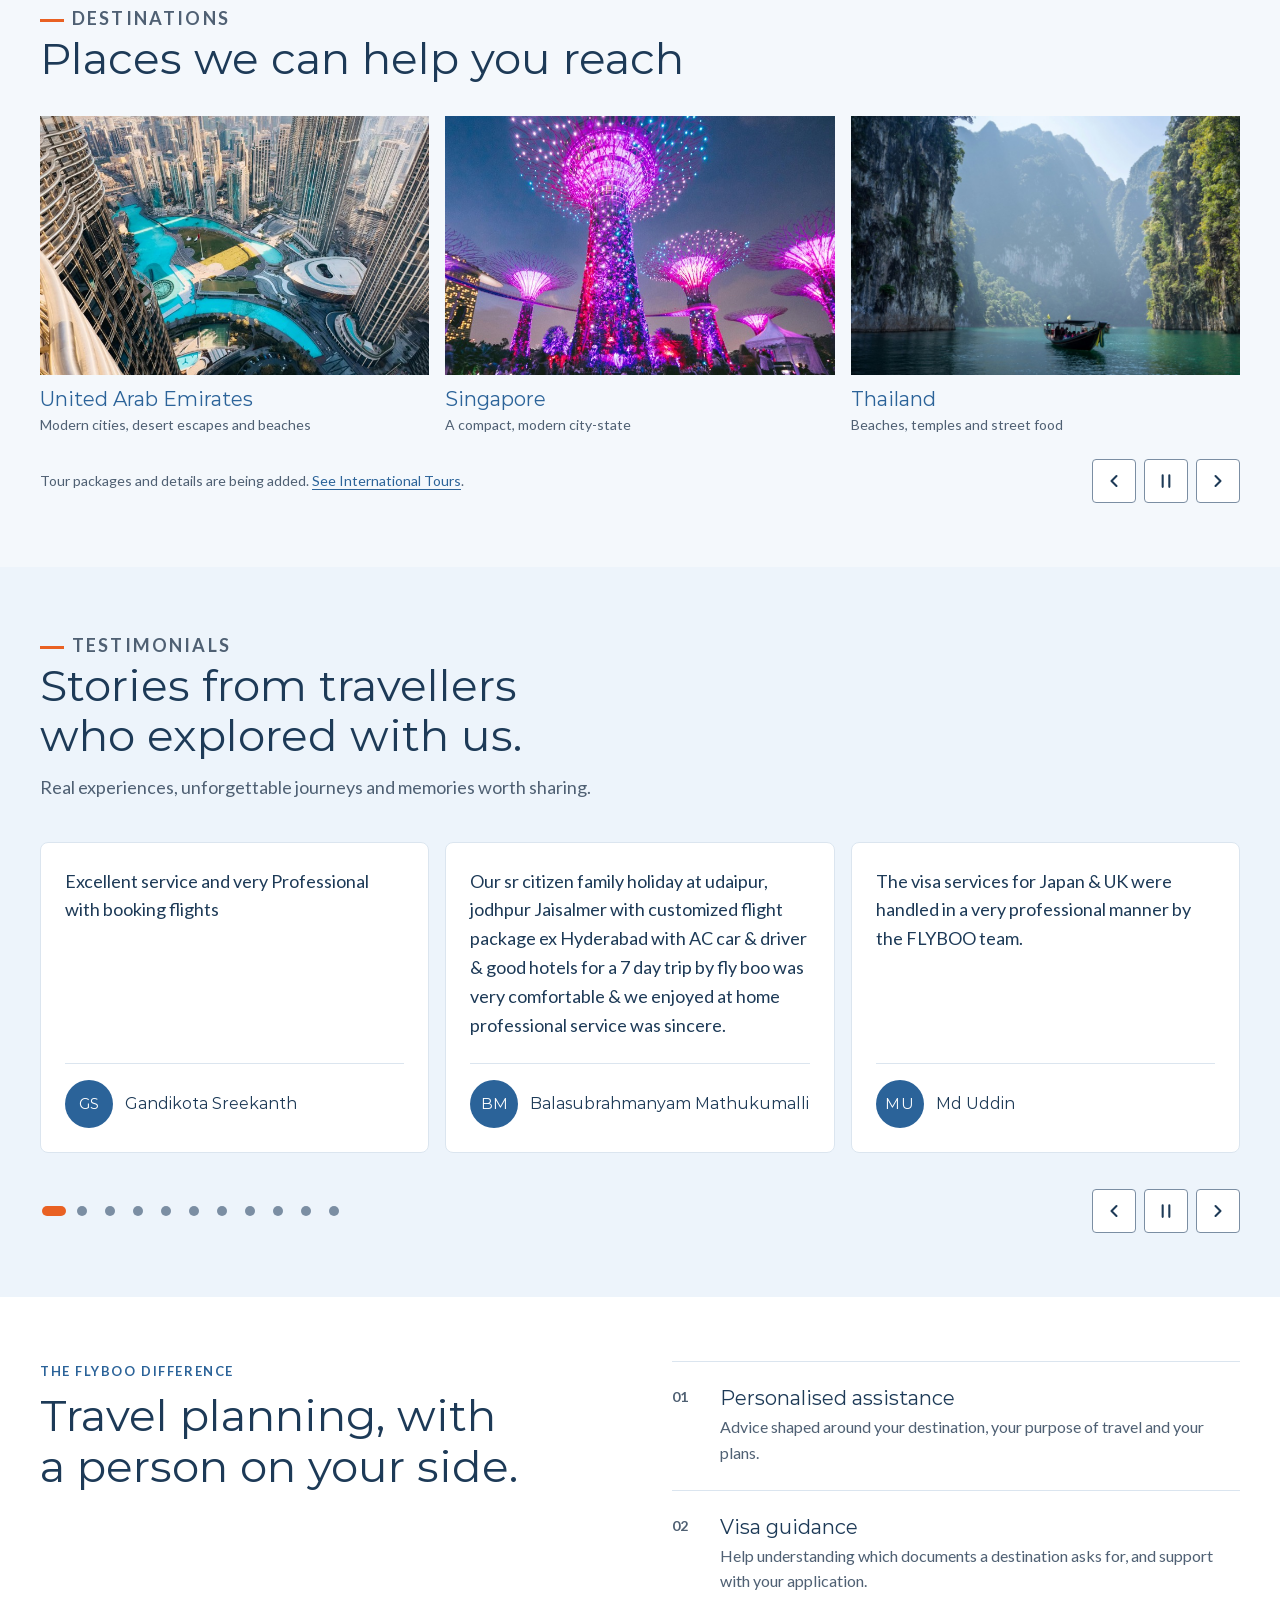
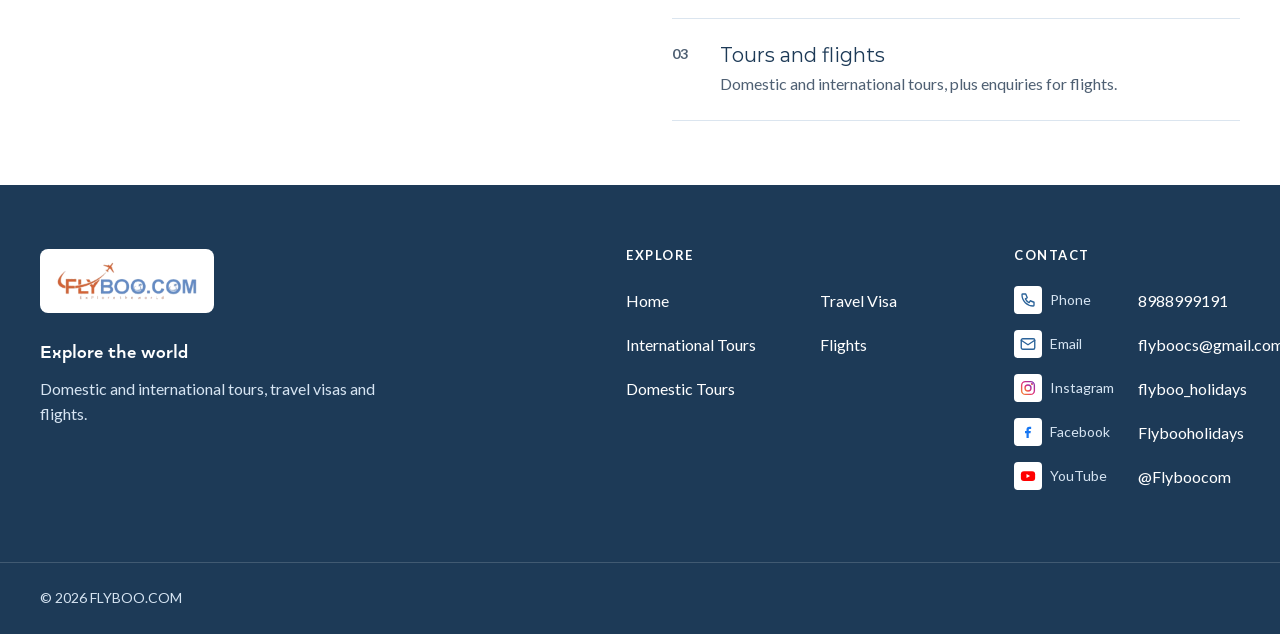
==== commit d2ae0bed: "Turn the home hero into an auto-scrolling photo slideshow Crossfades Paris, Swiss Alps, London and J" ====
--- a/index.html
+++ b/index.html
@@ -9,11 +9,12 @@
   <script>document.documentElement.classList.add('js');</script>
   <link rel="stylesheet" href="assets/css/tokens.css?v=20261107a">
   <link rel="stylesheet" href="assets/css/main.css?v=20261115a">
-  <link rel="stylesheet" href="assets/css/home.css?v=20261114b">
+  <link rel="stylesheet" href="assets/css/home.css?v=20261122a">
   <link rel="preload" href="assets/fonts/montserrat-var.woff2" as="font" type="font/woff2" crossorigin>
   <script src="assets/js/nav.js" defer></script>
   <script src="assets/js/gallery.js" defer></script>
   <script src="assets/js/dest-carousel.js" defer></script>
+  <script src="assets/js/hero.js" defer></script>
   <script src="assets/js/testimonials.js" defer></script>
 </head>
 <body>
@@ -49,10 +50,26 @@
 
   <main id="main" tabindex="-1">
 
-    <!-- A. Hero: full-width photograph. The h1 is visually hidden. -->
+    <!-- A. Hero: auto-advancing slideshow of full-width photographs. The h1 is visually hidden.
+         Controls (dots, pause/play) are added by assets/js/hero.js. Without JavaScript the first photo stays. -->
     <section class="home-hero" aria-labelledby="hero-title">
       <h1 id="hero-title" class="visually-hidden">FLYBOO.COM — Explore the world</h1>
-      <img src="assets/img/home/hero-alhambra-2000.jpg" srcset="assets/img/home/hero-alhambra-1000.jpg 1000w, assets/img/home/hero-alhambra-2000.jpg 2000w" sizes="100vw" width="2000" height="1333" alt="Golden sandstone towers and walls of a Moorish hilltop fortress above dense green trees, with blue mountains beyond" fetchpriority="high" decoding="async">
+      <div class="hero-carousel" role="group" aria-roledescription="carousel" aria-label="Featured destinations">
+        <ul class="hero-track">
+          <li class="hero-slide hero-slide--paris is-active" role="group" aria-roledescription="slide" aria-label="1 of 4">
+            <img src="assets/img/home/hero-paris-2000.jpg" srcset="assets/img/home/hero-paris-1000.jpg 1000w, assets/img/home/hero-paris-2000.jpg 2000w" sizes="100vw" width="1999" height="1334" alt="The Eiffel Tower glowing at sunset above the River Seine in Paris, with a tour boat passing a stone bridge" fetchpriority="high" decoding="async">
+          </li>
+          <li class="hero-slide hero-slide--swiss" role="group" aria-roledescription="slide" aria-label="2 of 4" aria-hidden="true">
+            <img src="assets/img/home/hero-swiss-1200.jpg" width="1200" height="630" alt="Snow-capped Swiss Alps reflected in a still mountain lake on a clear morning" loading="lazy" decoding="async">
+          </li>
+          <li class="hero-slide hero-slide--london" role="group" aria-roledescription="slide" aria-label="3 of 4" aria-hidden="true">
+            <img src="assets/img/home/hero-london-1000.jpg" width="1000" height="656" alt="Big Ben and the Houses of Parliament beside the River Thames and Westminster Bridge at sunset, London" loading="lazy" decoding="async">
+          </li>
+          <li class="hero-slide hero-slide--japan" role="group" aria-roledescription="slide" aria-label="4 of 4" aria-hidden="true">
+            <img src="assets/img/home/hero-japan-586.jpg" width="586" height="360" alt="A red multi-tiered pagoda among cherry blossoms with Mount Fuji glowing at sunset behind it, Japan" loading="lazy" decoding="async">
+          </li>
+        </ul>
+      </div>
     </section>
 
     <!-- C. Service index -->
--- a/assets/css/main.css
+++ b/assets/css/main.css
@@ -441,6 +441,8 @@
 .pos-bali-temple { object-position: 35% 55%; }
 .pos-fuji { object-position: 50% 68%; }
 .pos-pagoda { object-position: 60% 45%; }
+.pos-chureito { object-position: 92% 50%; }
+.pos-london { object-position: 60% 50%; }
 .pos-flame { object-position: 50% 45%; }
 .pos-govhouse { object-position: 50% 28%; }
 .pos-coastroad { object-position: 50% 55%; }
--- a/assets/css/home.css
+++ b/assets/css/home.css
@@ -4,10 +4,29 @@
    ========================================================================== */
 
 
-/* Hero: the photograph, shown in full ---------------------------------------------- */
+/* Hero: auto-advancing photographs (crossfade) ---------------------------------------- */
 .home-hero { position: relative; background: var(--color-sky); }
-.home-hero img { display: block; width: 100%; height: auto; max-width: none; aspect-ratio: 4 / 3; object-fit: cover; object-position: 55% 40%; }
-@media (min-width: 40em) { .home-hero img { aspect-ratio: 2000 / 924; } }
+.hero-carousel { position: relative; }
+.hero-track { position: relative; list-style: none; margin: 0; padding: 0; overflow: hidden; aspect-ratio: 4 / 3; }
+@media (min-width: 40em) { .hero-track { aspect-ratio: 2000 / 924; } }
+.hero-slide { position: absolute; inset: 0; margin: 0; opacity: 0; transition: opacity 1s ease; }
+.hero-slide.is-active { z-index: 1; opacity: 1; }
+.hero-slide img { display: block; width: 100%; height: 100%; max-width: none; object-fit: cover; object-position: 50% 50%; }
+/* Where each photograph is cropped so its subject stays in view */
+.hero-slide--paris img { object-position: 50% 28%; }
+.hero-slide--swiss img { object-position: 50% 35%; }
+.hero-slide--london img { object-position: 60% 25%; }
+.hero-slide--japan img { object-position: 75% 8%; }
+.hero-ctl { position: absolute; z-index: 2; right: var(--gutter); bottom: var(--space-4); display: flex; align-items: center; gap: var(--space-1); padding: 0 var(--space-2); border-radius: 999px; background: rgb(255 255 255 / 88%); box-shadow: var(--shadow-md); }
+.hero-dots { display: flex; }
+.hero-dots__dot { position: relative; width: 1.5rem; height: 2.5rem; padding: 0; border: 0; background: none; cursor: pointer; }
+.hero-dots__dot::after { content: ""; position: absolute; top: 50%; left: 50%; width: 0.625rem; height: 0.625rem; border-radius: 50%; background: var(--color-control-border); transform: translate(-50%, -50%); transition: background 0.2s ease, width 0.2s ease; }
+.hero-dots__dot[aria-current="true"]::after { width: 1.5rem; border-radius: 0.3125rem; background: var(--color-orange); }
+.hero-dots__dot:focus-visible, .hero-ctl__btn:focus-visible { outline: 3px solid var(--color-focus); outline-offset: -2px; }
+.hero-ctl__btn { display: inline-flex; align-items: center; justify-content: center; width: 2.5rem; height: 2.5rem; padding: 0; border: 0; border-radius: 50%; background: none; color: var(--color-navy); cursor: pointer; }
+.hero-ctl__btn:hover { color: var(--color-orange); }
+.hero-ctl__btn svg { width: 1.125rem; height: 1.125rem; }
+@media (prefers-reduced-motion: reduce) { .hero-slide { transition: none; } .hero-dots__dot::after { transition: none; } }
 .home-cta :focus-visible { outline-color: var(--color-white); }
 
 /* Section heads -------------------------------------------------------------- */
@@ -120,8 +139,8 @@
 .testi__meta { font-size: var(--font-size-sm); color: var(--color-text-secondary); }
 .testi__dest { margin: var(--space-3) 0 0; font-size: var(--font-size-sm); font-weight: 700; color: var(--color-blue-text); }
 .testi-notice { grid-column: 1; grid-row: 3; margin: 0; font-size: var(--font-size-sm); color: var(--color-text-secondary); }
-.testi-ctl { grid-column: 1 / -1; grid-row: 2; display: flex; align-items: center; justify-content: space-between; gap: var(--space-4); }
-.testi-dots { display: flex; gap: 0; }
+.testi-ctl { grid-column: 1 / -1; grid-row: 2; display: flex; flex-wrap: wrap; align-items: center; justify-content: space-between; gap: var(--space-2) var(--space-4); }
+.testi-dots { display: flex; flex-wrap: wrap; gap: 0; max-width: 100%; }
 .testi-dots__dot { position: relative; width: 1.75rem; height: 2.75rem; padding: 0; border: 0; background: none; cursor: pointer; }
 .testi-dots__dot::after { content: ""; position: absolute; top: 50%; left: 50%; width: 0.625rem; height: 0.625rem; border-radius: 50%; background: var(--color-control-border); transform: translate(-50%, -50%); transition: background 0.2s ease, width 0.2s ease; }
 .testi-dots__dot[aria-current="true"]::after { width: 1.5rem; border-radius: 0.3125rem; background: var(--color-orange); }
@@ -133,6 +152,7 @@
 .testi-btns__btn svg { width: 1.25rem; height: 1.25rem; }
 @media (max-width: 39.99em) {
   .testi-section { padding-block: var(--space-7); }
+  .testi-dots__dot { width: 1.25rem; }
   .testi-carousel { row-gap: var(--space-4); }
 }
 @media (prefers-reduced-motion: reduce) { .testi__card, .testi__card:hover { transition: none; transform: none; } .testi-dots__dot::after { transition: none; } }
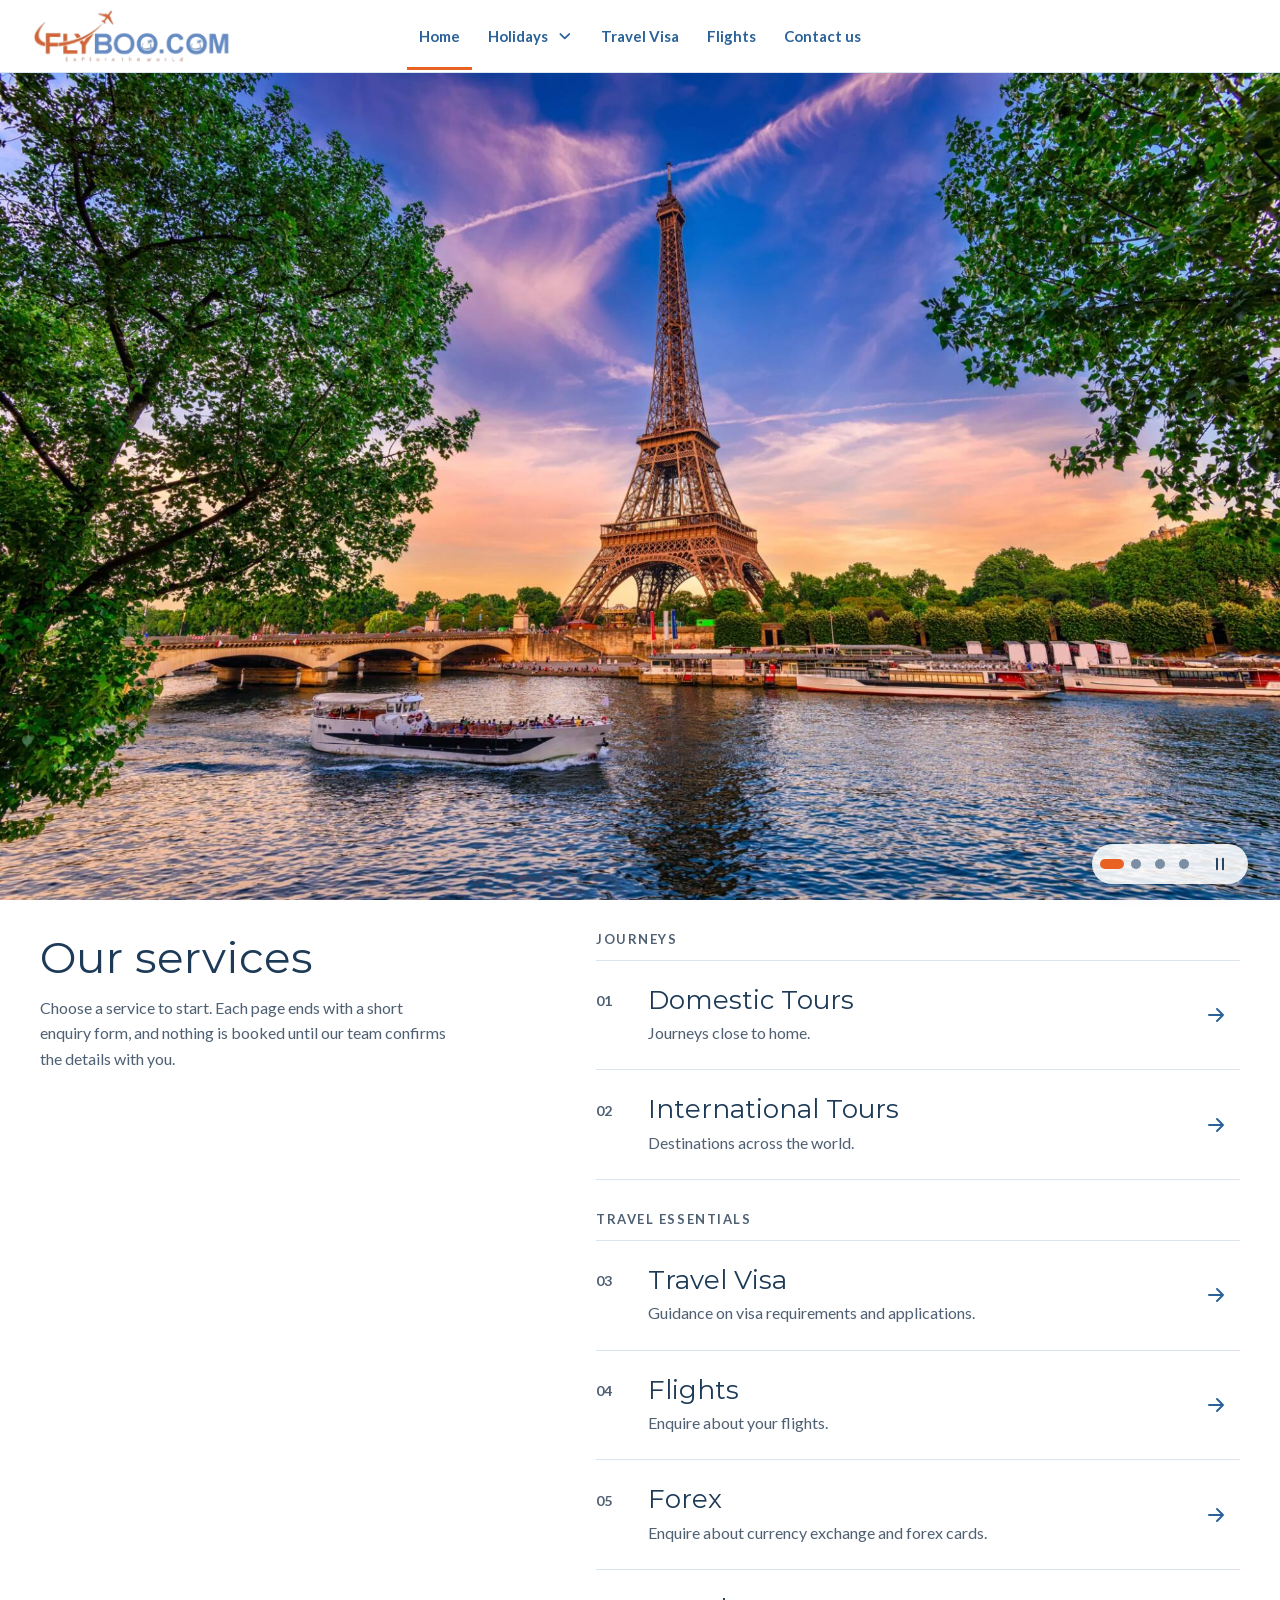
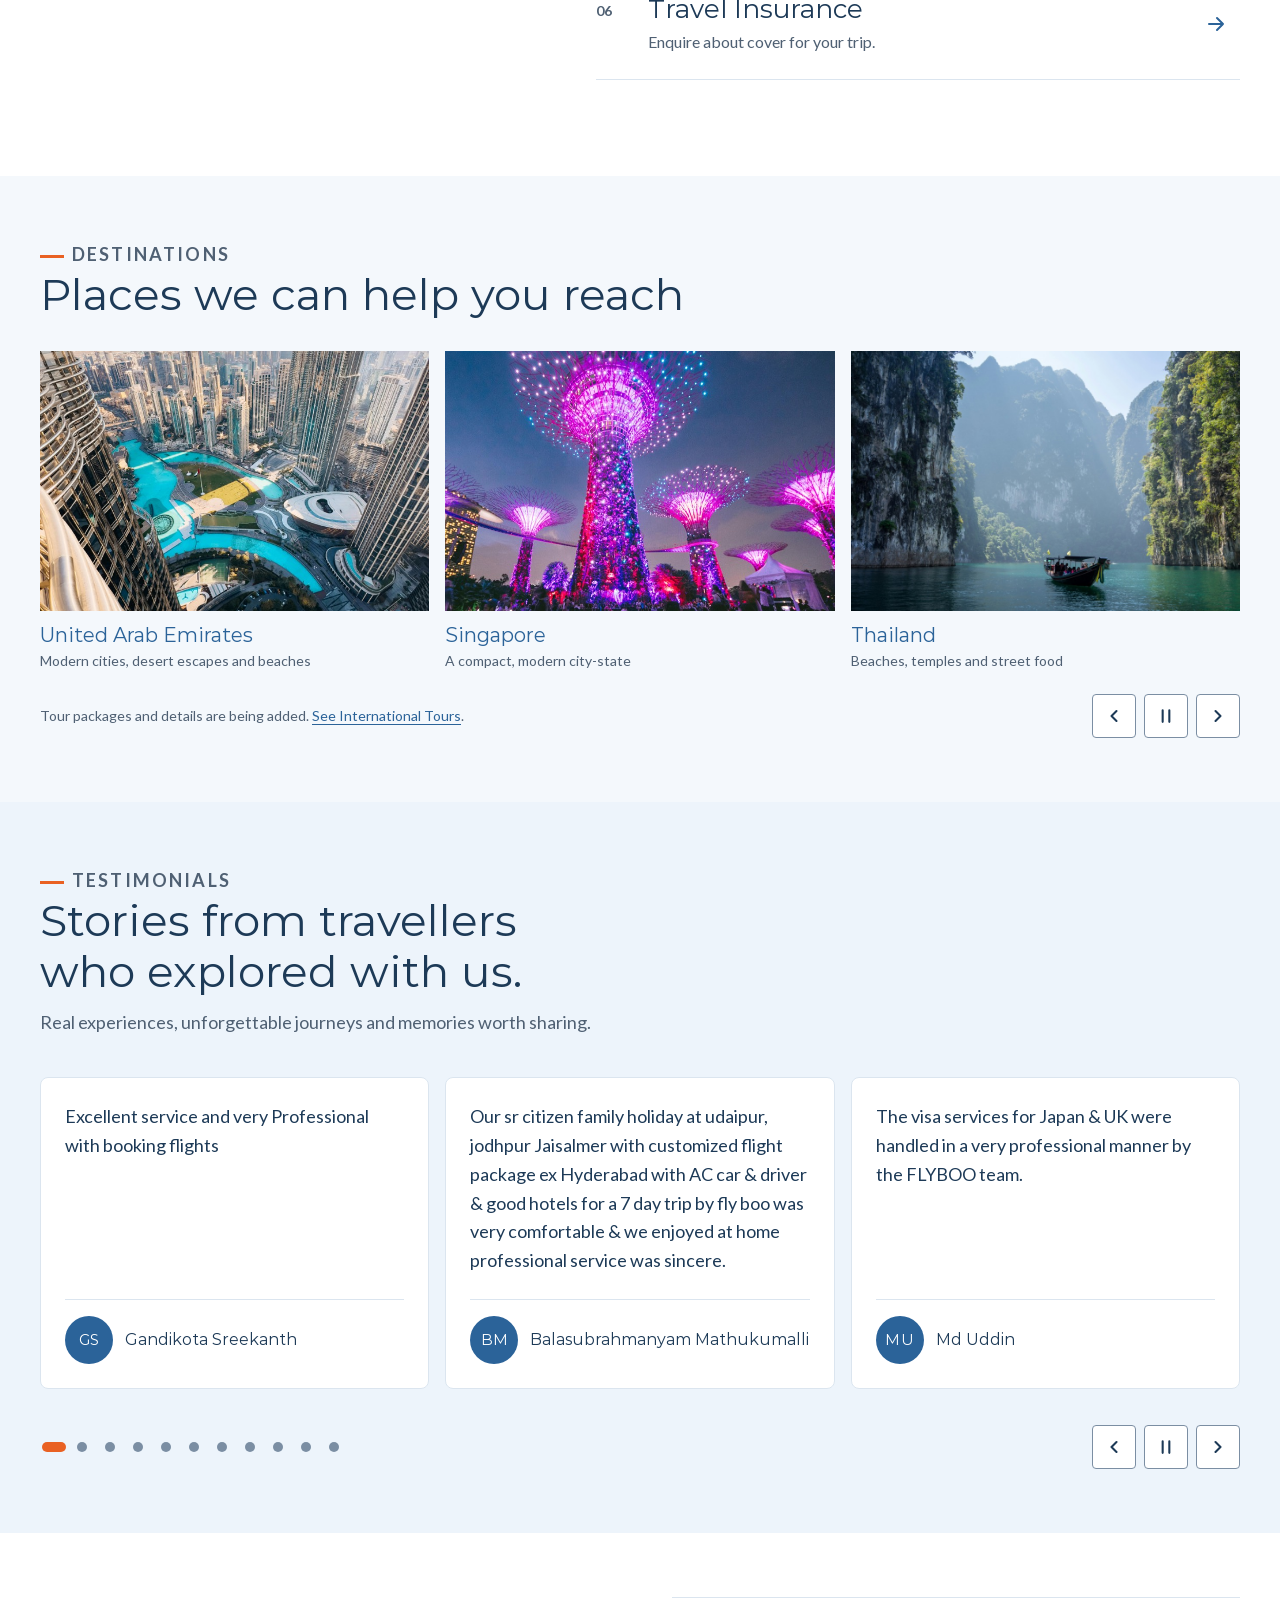
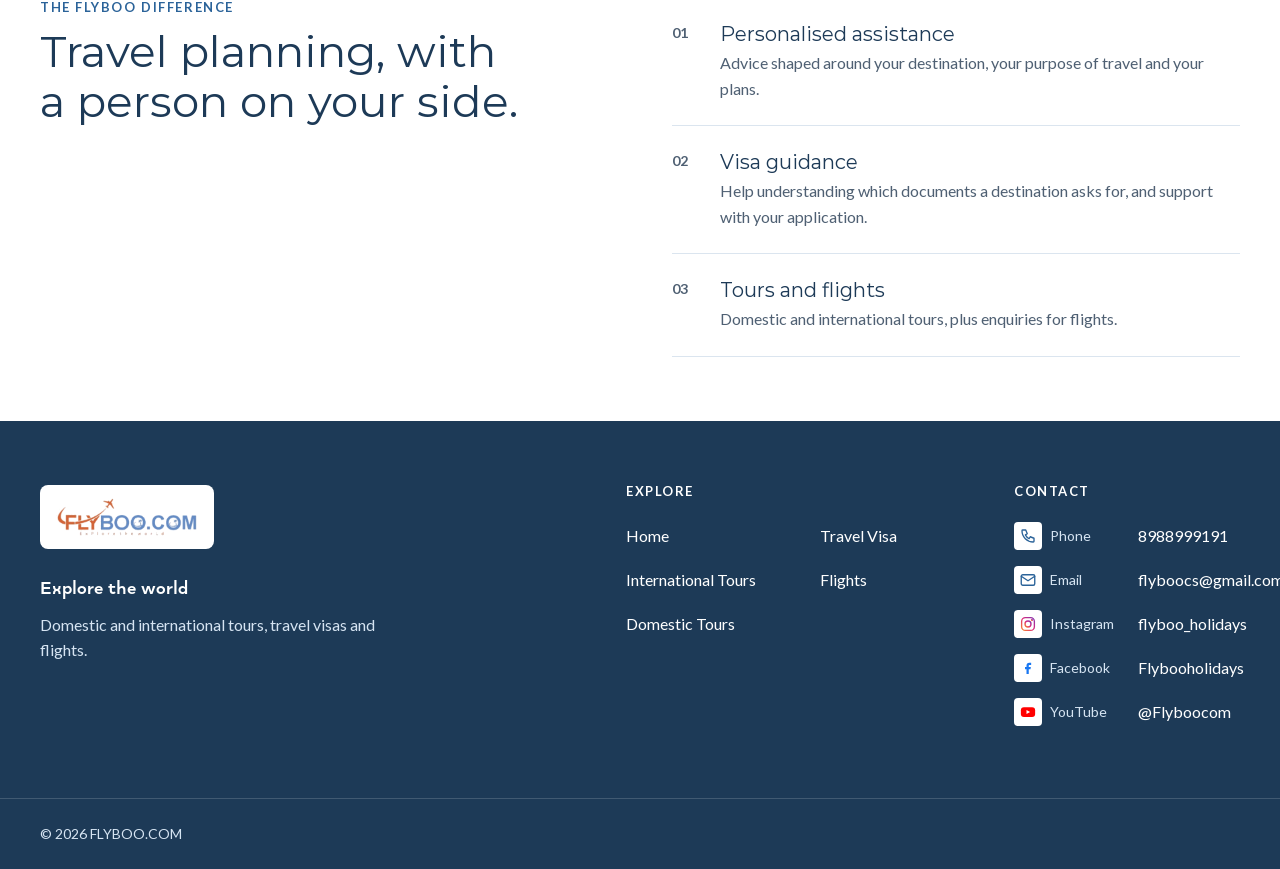
==== commit f7965fc4: "Hero fills the first screen; move header logo toward the left edge - Hero slideshow now fills the vi" ====
--- a/index.html
+++ b/index.html
@@ -8,8 +8,8 @@
   <meta name="theme-color" content="#ffffff">
   <script>document.documentElement.classList.add('js');</script>
   <link rel="stylesheet" href="assets/css/tokens.css?v=20261107a">
-  <link rel="stylesheet" href="assets/css/main.css?v=20261115a">
-  <link rel="stylesheet" href="assets/css/home.css?v=20261122a">
+  <link rel="stylesheet" href="assets/css/main.css?v=20261122b">
+  <link rel="stylesheet" href="assets/css/home.css?v=20261122b">
   <link rel="preload" href="assets/fonts/montserrat-var.woff2" as="font" type="font/woff2" crossorigin>
   <script src="assets/js/nav.js" defer></script>
   <script src="assets/js/gallery.js" defer></script>
--- a/assets/css/main.css
+++ b/assets/css/main.css
@@ -97,6 +97,7 @@
 .site-header.is-scrolled { box-shadow: var(--shadow-md); }
 
 .site-header__inner {
+  width: min(calc(100% - 2 * var(--gutter)), 90rem); /* wider than page content, so the logo sits nearer the left edge */
   display: flex;
   flex-wrap: wrap;
   align-items: center;
--- a/assets/css/home.css
+++ b/assets/css/home.css
@@ -7,16 +7,17 @@
 /* Hero: auto-advancing photographs (crossfade) ---------------------------------------- */
 .home-hero { position: relative; background: var(--color-sky); }
 .hero-carousel { position: relative; }
-.hero-track { position: relative; list-style: none; margin: 0; padding: 0; overflow: hidden; aspect-ratio: 4 / 3; }
-@media (min-width: 40em) { .hero-track { aspect-ratio: 2000 / 924; } }
+/* The hero fills the screen below the sticky header, so the next section starts below the fold.
+   --hero-offset is the real header height (set by assets/js/hero.js); the fallback matches the desktop header. */
+.hero-track { position: relative; list-style: none; margin: 0; padding: 0; overflow: hidden; height: calc(100vh - var(--hero-offset, 4.5625rem)); height: calc(100svh - var(--hero-offset, 4.5625rem)); min-height: 20rem; }
 .hero-slide { position: absolute; inset: 0; margin: 0; opacity: 0; transition: opacity 1s ease; }
 .hero-slide.is-active { z-index: 1; opacity: 1; }
 .hero-slide img { display: block; width: 100%; height: 100%; max-width: none; object-fit: cover; object-position: 50% 50%; }
 /* Where each photograph is cropped so its subject stays in view */
-.hero-slide--paris img { object-position: 50% 28%; }
-.hero-slide--swiss img { object-position: 50% 35%; }
-.hero-slide--london img { object-position: 60% 25%; }
-.hero-slide--japan img { object-position: 75% 8%; }
+.hero-slide--paris img { object-position: 52% 28%; }
+.hero-slide--swiss img { object-position: 20% 35%; }
+.hero-slide--london img { object-position: 72% 25%; }
+.hero-slide--japan img { object-position: 72% 8%; }
 .hero-ctl { position: absolute; z-index: 2; right: var(--gutter); bottom: var(--space-4); display: flex; align-items: center; gap: var(--space-1); padding: 0 var(--space-2); border-radius: 999px; background: rgb(255 255 255 / 88%); box-shadow: var(--shadow-md); }
 .hero-dots { display: flex; }
 .hero-dots__dot { position: relative; width: 1.5rem; height: 2.5rem; padding: 0; border: 0; background: none; cursor: pointer; }
